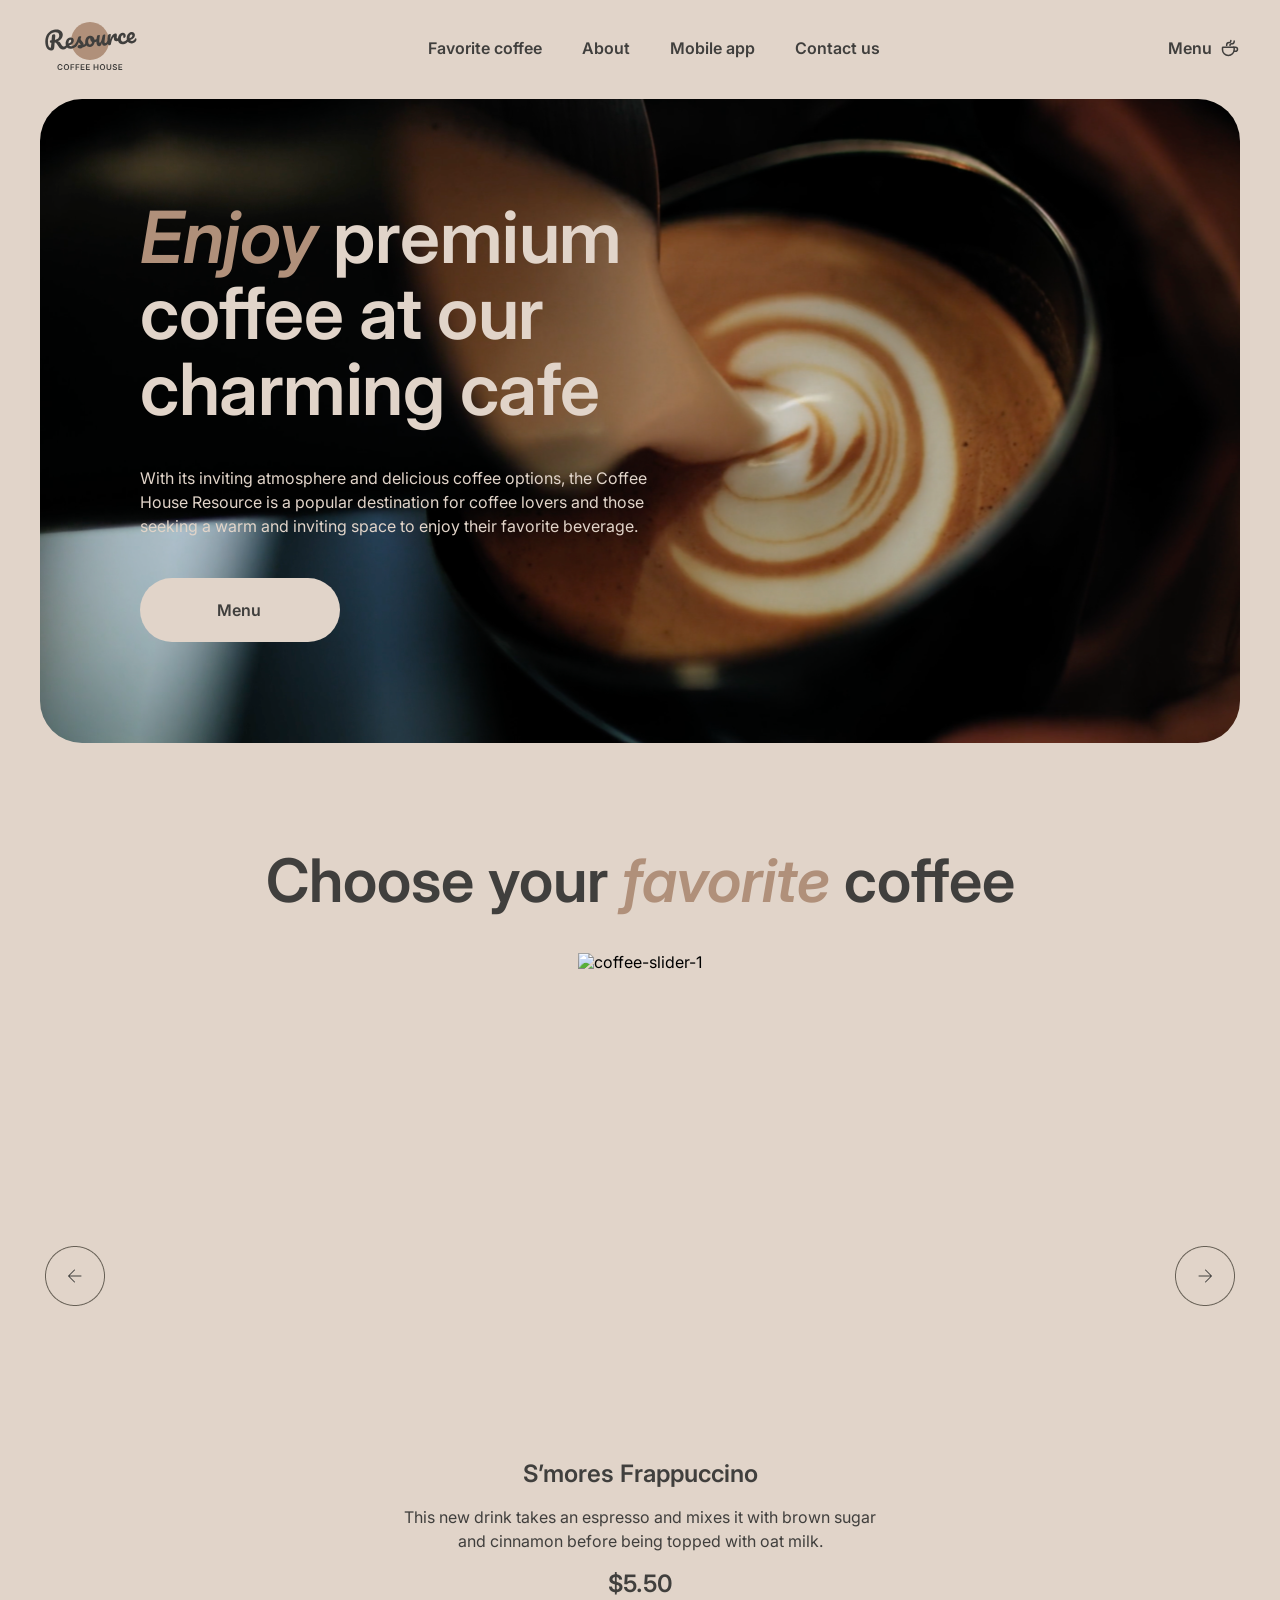
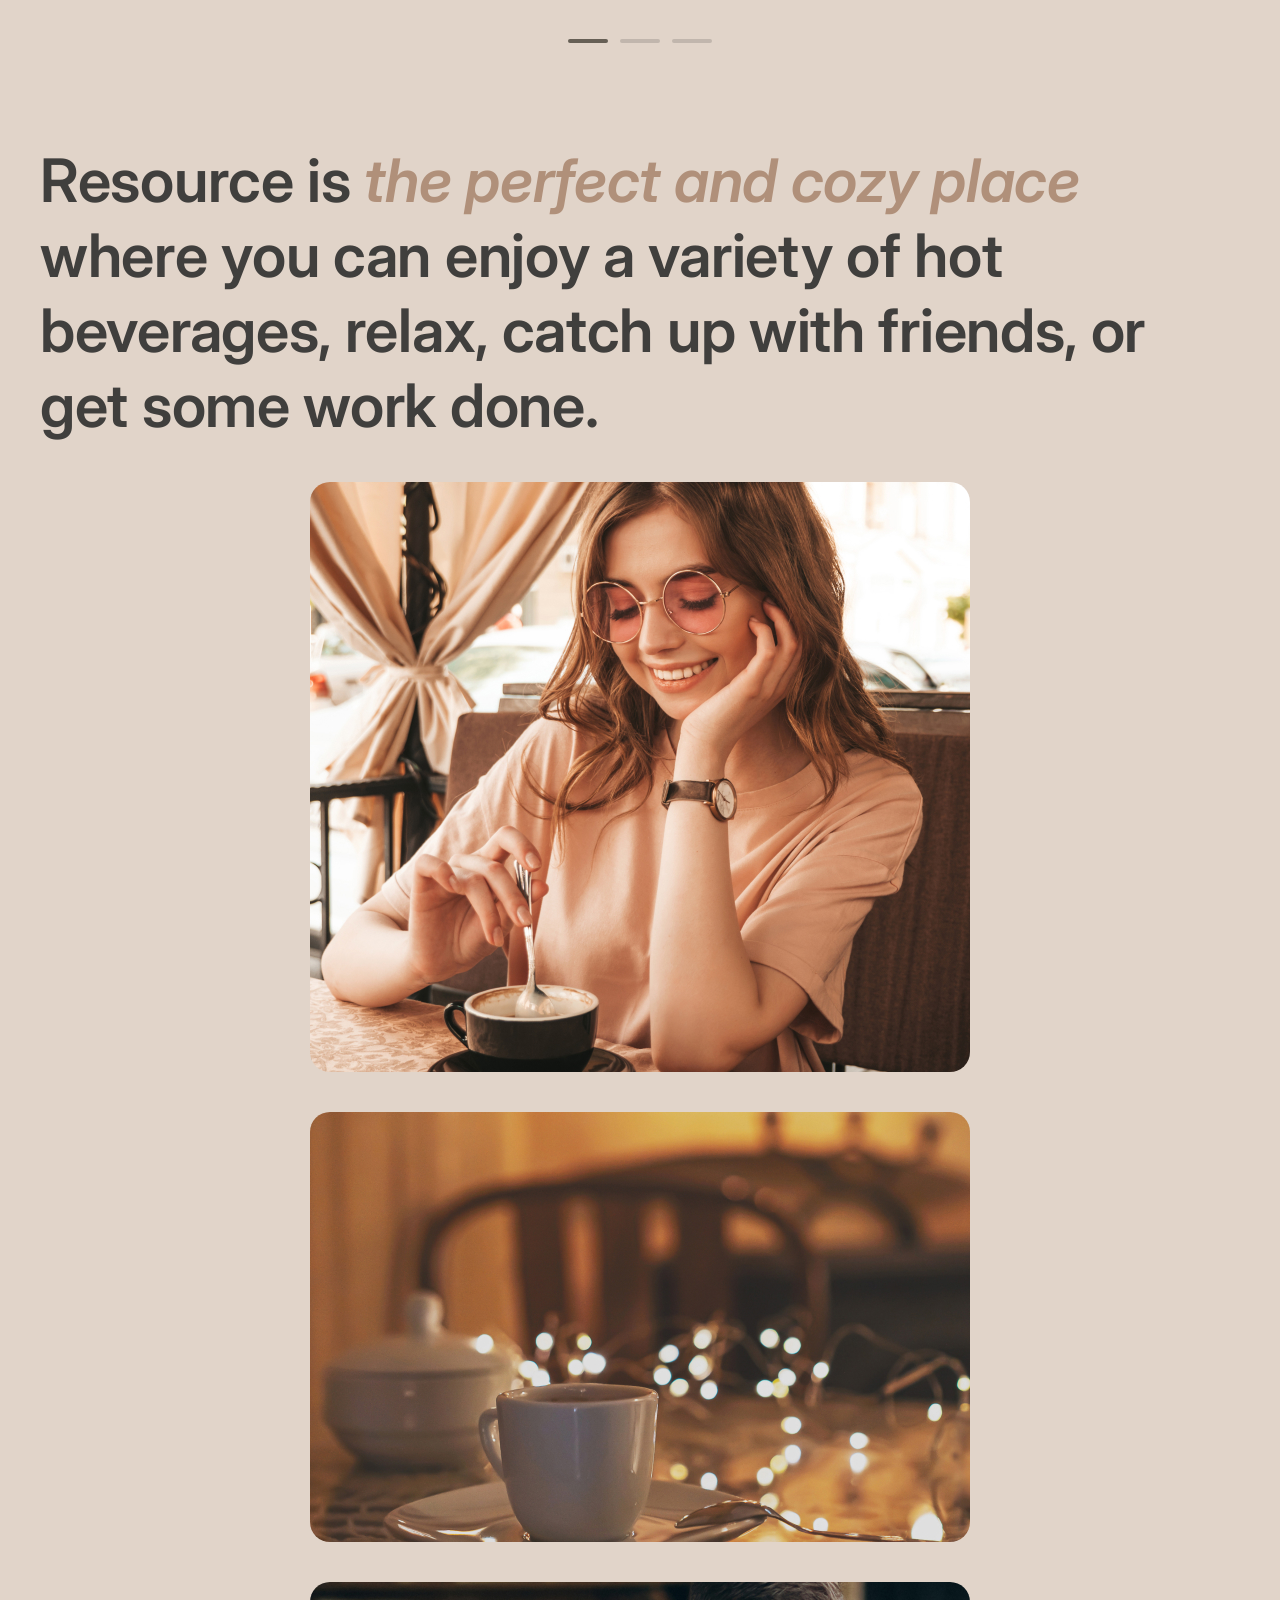
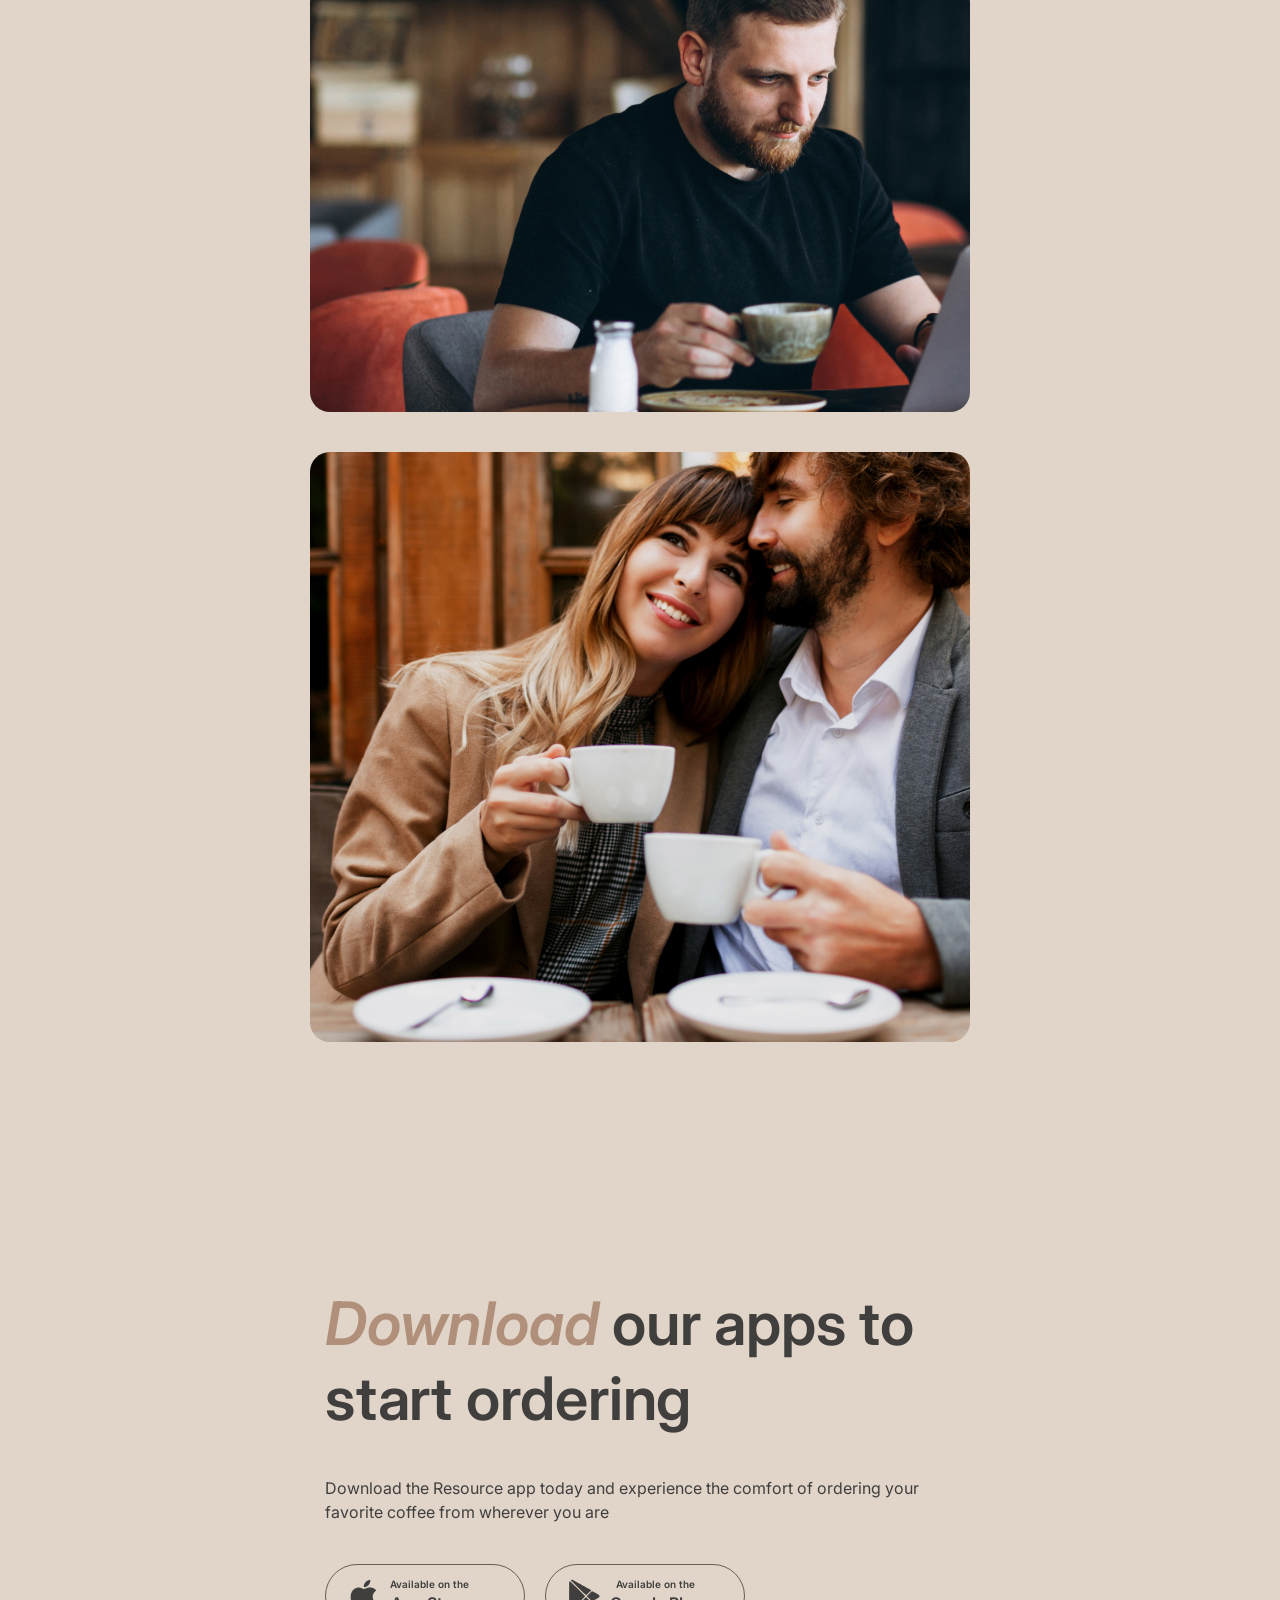
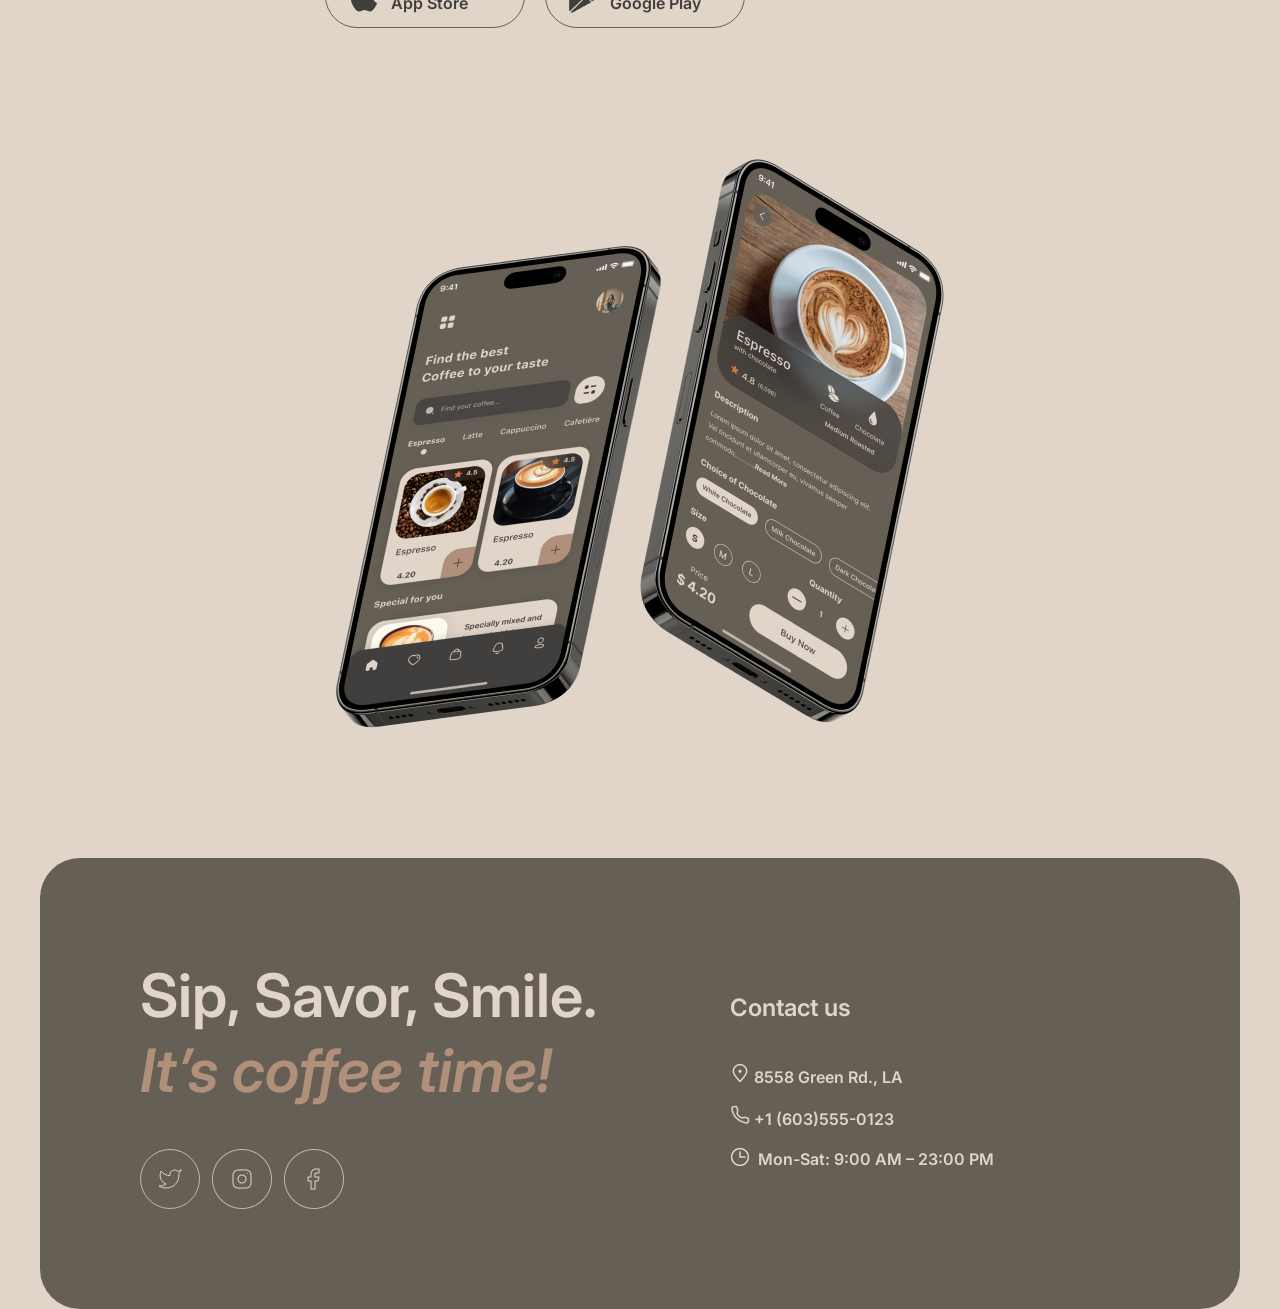
==== coffee-house/index.html @ aef07fb9 "fix: delete tag main in index.html" ====
<!DOCTYPE html>
<html lang="en">

<head>
    <meta charset="UTF-8">
    <meta name="viewport" content="width=device-width, initial-scale=1.0">
    <link rel="stylesheet" type="text/css" href="index.css">
    <link rel="icon" type="image/x-icon" href="./assets/img/favicon.ico">
    <link type="text/css" rel="stylesheet" href="normalize.css" />
    <link href="https://fonts.googleapis.com/css2?family=Forum&family=Inter:wght@400;700&display=swap" rel="stylesheet">
    <title>Coffee-House</title>
</head>

<body>
    <div class="wrapper">
        <header class="header">

            <div class="logo">
                <img src="./assets/img/logo.svg" alt="logo" class="imgLogo">
            </div>
            <nav>
                <ul>
                    <li><a href="#favoriteCoffee">Favorite coffee</a></li>
                    <li><a href="#about">About</a></li>
                    <li><a href="#mobileApp">Mobile app</a></li>
                    <li><a href="#contactUs">Contact us</a></li>
                </ul>
            </nav>
            <div class="coffeeMenu">

                <a href="./menu/index.html">Menu</a>
                <img src="./assets/img/coffee-cup.svg" alt="coffeeMenu">
            </div>
            <div class="burger">
                <img src="./assets/img/button-icon-burger.png" alt="burgerMenu">
            </div>

        </header>
             <div class="welcom">
                <div class="welcomText">
                    <h2><i>Enjoy</i> premium coffee at our charming cafe</h2>
                    <p>With its inviting atmosphere and delicious coffee options, the Coffee House Resource is a popular
                        destination for coffee lovers and those seeking a warm and inviting space to enjoy their
                        favorite beverage.</p>

                    <div class="btnMenu">
                        <a href="./menu/index.html" class="btnMenuText">Menu</a>
                        <img src="./assets/img/coffee-cup.svg" alt="coffeeMenu">
                    </div>

                </div>

            </div>
            <div class="favoriteCoffee" id="favoriteCoffee">
                <h3>Choose your <i>favorite</i> coffee</h3>
                <div class="slider">
                    <img src="./assets/img/button_right_arrow.png" alt="buttonLeftArrow" class="sliderLeft">
                    <div class="slides">
                        <img src="./assets/img/coffee-slider-1.svg" alt="coffee-slider-1">
                        <h4>S’mores Frappuccino</h4>
                        <p class="sliderText">This new drink takes an espresso and mixes it with brown sugar and
                            cinnamon before being topped with oat milk.</p>
                        <h4>$5.50</h4>
                    </div>
                    <img src="./assets/img/button_right_arrow.png" alt="buttonRightArrow" class="sliderRight">
                </div>
                <div class="carousel">
                    <div class="btnCarousel active"></div>
                    <div class="btnCarousel"></div>
                    <div class="btnCarousel"></div>
                </div>
            </div>
            <div class="about" id="about">
                <h3 class="aboutHead">Resource is <i>the perfect and cozy place</i> where you can enjoy a variety of hot
                    beverages, relax, catch up with friends, or get some work done.</h3>
                <div class="aboutImages">
                    <div class="aboutImages1">
                        <div class="aboutImg image1"></div>
                        <div class="aboutImg image2"></div>
                    </div>
                    <div class="aboutImages2">
                        <div class="aboutImg image3"></div>
                        <div class="aboutImg image4"></div>
                    </div>
                </div>
            </div>
            <div class="mobileApp" id="mobileApp">
                <div class="mobileAppText">
                    <h3 class="mobileAppHead"><i>Download</i> our apps to start ordering</h3>
                    <p class="AppText">Download the Resource app today and experience the comfort of ordering your
                        favorite coffee from
                        wherever you are</p>
                    <div class="mobileAppBtn">
                        <div class="btnApple">
                            <img src="./assets/img/icon_apple.png" alt="apple icon">
                            <p class="buttonText">Available on the<br> <b>App Store</b></p>
                        </div>
                        <div class="btnApple">
                            <img src="./assets/img/icon_google.png" alt="google icon">
                            <p class="buttonText">Available on the<br> <b>Google Play</b></p>
                        </div>
                    </div>
                </div>
                <div class="mobileAppScreen">
                    <img src="./assets/img/mobile-screens.png" alt="mobile screens">
                </div>
            </div>
            <div class="contactUs" id="contactUs">
                <div class="offer">
                    <div class="offerHead">
                        <h1 class="textH1">Sip, Savor, Smile.<br><i>It’s coffee time!</i></h1>
                    </div>
                    <div class="socialMedia">
                        <ul class="socialMediaS">
                            <li class="twitterIcon">
                                <a href="https://twitter.com/" target="_blank">
                                    <img src="./assets/img/twitter-icon-light.svg" alt="twitter"></a>
                            </li>
                            <li class="instagramIcon">
                                <a href="https://www.instagram.com/" target="_blank">
                                    <img src="./assets/img/instagram-icon-light.png" alt="instagram">
                                </a>
                            </li>
                            <li class="facebookIcon">
                                <a href="https://www.facebook.com/" target="_blank">
                                    <img src="./assets/img/facebook-icon-light.png" alt="facebook">
                                </a>
                            </li>
                        </ul>

                    </div>
                </div>

                <div class="contactInfo">
                    <div class="contactInfoHead">Contact us</div>
                    <div class="contactInfoBody">
                        <p class="contactInfoAddres">
                            <img src="./assets/img/pin-alt.png" alt="maps">
                            <a href="https://maps.app.goo.gl/DtA5fpxb3TeyY89q7" target="_blank">8558 Green Rd., LA</a>
                        </p>
                        <p class="contactInfoTel">
                            <img src="./assets/img/phone.png" alt="phone">
                            <a href="tel:1(603)5550123" type="text/html" target="_blank">+1 (603)555-0123</a>
                        </p>
                        <div class="jobTime">
                            <img src="./assets/img/clock.png" alt="clock">
                            <p>Mon-Sat: 9:00 AM – 23:00 PM</p>
                        </div>
                    </div>
                </div>
            </div>
        </div>
    
    </div>

</body>

</html>
---- coffee-house/index.css ----
html,
body {
  overflow-x: hidden;
}

html {
  scroll-behavior: smooth;
}

body {
  background-color: #E1D4C9;
  font-family: Inter, serif;
  display: flex;
  justify-content: center;
}

.wrapper {
  max-width: 1360px;
  margin: 0 40px;
}

/*header css*/ 
.header {
  display: flex;
  justify-content: space-between;
  align-items: center;
  margin: 16px 0 20px 0;
}

nav ul {
  display: flex;
  gap: 40px;
  padding-left: 0px;
}
nav ul li {
  list-style: none;
}
nav ul li a {
  text-decoration: none;
  color: #403F3D;
  font-size: 16px;
  font-style: normal;
  font-weight: 600;
  line-height: 150%;
  cursor: pointer;
}
nav ul li :hover {
  -webkit-text-decoration: underline 2px;
          text-decoration: underline 2px;
  transition-duration: 0.4s;
}

.burger {
  display: none;
}

.coffeeMenu {
  display: flex;
  gap: 8px;
}
.coffeeMenu a {
  text-decoration: none;
  cursor: pointer;
  color: #403F3D;
  font-feature-settings: "clig" off, "liga" off;
  font-family: Inter, serif;
  font-size: 16px;
  font-style: normal;
  font-weight: 600;
  line-height: 150%;
}
.coffeeMenu :hover {
  -webkit-text-decoration: underline 2px;
          text-decoration: underline 2px;
  transition-duration: 0.4s;
}

/*welcom css*/
.welcom {
  background-image: url(./assets/img/img-hero.svg);
  border-radius: 42px;
  height: 644px;
  background-size: cover;
  width: inherit;
}

i {
  color: #B0907A;
}

h2 {
  color: #E1D4C9;
  font-feature-settings: "clig" off, "liga" off;
  font-family: Inter, serif;
  font-size: 72px;
  font-weight: 600;
  line-height: 105%;
  margin: 0;
  letter-spacing: -0.5px;
}

.welcomText {
  height: 444px;
  max-width: 530px;
  display: flex;
  margin: 100px 0 0 100px;
  flex-direction: column;
  gap: 40px;
  position: absolute;
}

p {
  color: #E1D4C9;
  font-feature-settings: "clig" off, "liga" off;
  font-family: Inter, serif;
  font-size: 16px;
  font-style: normal;
  font-weight: 400;
  line-height: 150%;
  margin: 0;
}

.btnMenu {
  background-color: #E1D4C9;
  width: 200px;
  height: 64px;
  border-radius: 50px;
  border: 0px;
  cursor: pointer;
  transition-duration: 0.4s;
  display: flex;
  gap: 8px;
  justify-content: center;
  align-items: center;
  text-decoration: none;
}
.btnMenu img {
  opacity: 0;
  transition-duration: 1s;
}
.btnMenu .btnMenuText {
  padding-left: 25px;
  text-decoration: none;
}
.btnMenu:hover img {
  opacity: 1;
}
.btnMenu:hover .btnMenuText {
  padding-left: 0px;
}

.btnMenuText {
  color: #403F3D;
  text-align: center;
  font-feature-settings: "clig" off, "liga" off;
  font-family: Inter, serif;
  font-size: 16px;
  font-style: normal;
  font-weight: 600;
  line-height: 150%;
  text-decoration: none;
  transition-duration: 0.5s;
  /*favorite coffee css*/
}

h3 {
  color: #403F3D;
  text-align: center;
  font-feature-settings: "clig" off, "liga" off;
  font-family: Inter, serif;
  font-size: 60px;
  font-style: normal;
  font-weight: 600;
  line-height: 125%;
  margin: 100px 0 35px 0;
}

h4 {
  color: #403F3D;
  font-feature-settings: "clig" off, "liga" off;
  font-family: Inter, serif;
  font-size: 24px;
  font-style: normal;
  font-weight: 600;
  line-height: 125%;
  margin-top: 0px;
  margin-bottom: 0px;
}

.slider {
  display: flex;
  justify-content: space-between;
  align-items: center;
}

.sliderLeft {
  rotate: 180deg;
  width: 60px;
  height: 60px;
  padding-top: 0px;
  padding-right: 5px;
  transition-duration: 0.4s;
  cursor: pointer;
}
.sliderLeft:hover {
  background: #665F55;
  border-radius: 50px;
  color: #E1D4C9;
}

.sliderRight {
  width: 60px;
  height: 60px;
  padding-bottom: 0px;
  padding-right: 5px;
  transition-duration: 0.4s;
  cursor: pointer;
}
.sliderRight:hover {
  background: #665F55;
  border-radius: 50px;
  color: #E1D4C9;
}

.favoriteCoffee {
  display: flex;
  flex-direction: column;
}

.slides {
  display: flex;
  flex-direction: column;
  justify-content: center;
  align-items: center;
  max-width: 480px;
  gap: 16px;
}
.slides img {
  height: 480px;
  max-width: 480px;
  margin-bottom: 10px;
}

.sliderText {
  color: #403F3D;
  text-align: center;
  font-feature-settings: "clig" off, "liga" off;
  font-family: Inter, serif;
  font-size: 16px;
  font-style: normal;
  font-weight: 400;
  line-height: 150%;
  margin-bottom: 0px;
}

hr {
  width: 40px;
  height: 10px;
  border-radius: 100px;
  background: #C1B6AD;
}

.btnCarousel {
  width: 40px;
  height: 4px;
  border-radius: 100px;
  background: #C1B6AD;
}

.active {
  background: #665F55;
}

.carousel {
  display: flex;
  justify-content: center;
  gap: 12px;
  margin-top: 40px;
}

/* about css*/
.aboutHead {
  text-align: left;
  letter-spacing: -0.3px;
  margin-bottom: 39px;
}

.aboutImages {
  display: flex;
  gap: 40px;
  flex-wrap: wrap;
  justify-content: center;
}

.aboutImages1 {
  display: flex;
  gap: 40px;
  flex-direction: column;
}

.aboutImages2 {
  display: flex;
  gap: 40px;
  flex-direction: column;
}

.aboutImg {
  width: 660px;
  height: 590px;
  border-radius: 20px;
}

.image1 {
  background-image: url(./assets/img/about-1.jpg);
  background-position: -33px -68px;
  background-repeat: no-repeat;
}

.image2 {
  background-image: url(./assets/img/about-2.jpg);
  height: 430px;
  background-position: -33px -148px;
}

.image3 {
  background-image: url(./assets/img/about-3.jpg);
  height: 430px;
  background-position: -33px -148px;
}

.image4 {
  background-image: url(./assets/img/about-4.jpg);
  background-position: -33px -68px;
  background-repeat: no-repeat;
}

/*css mobile app*/
.mobileApp {
  display: flex;
  flex-direction: row;
  gap: 100px;
  margin: 100px 0 0 0;
  flex-wrap: wrap;
  justify-content: center;
}

.mobileAppText {
  display: flex;
  flex-direction: column;
  gap: 40px;
  max-width: 630px;
}

.mobileAppHead {
  text-align: left;
  padding-top: 44px;
  letter-spacing: -0.2px;
  margin-bottom: 0px;
}

.AppText {
  color: #403F3D;
  font-feature-settings: "clig" off, "liga" off;
  font-family: Inter, serif;
  font-size: 16px;
  font-style: normal;
  font-weight: 400;
  line-height: 150%;
}

.btnApple,
.btnGoogle {
  display: flex;
  flex-direction: row;
  width: 158px;
  padding: 12px 20px;
  align-items: center;
  gap: 8px;
  border-radius: 100px;
  border: 1px solid #665F55;
  cursor: pointer;
  transition-duration: 0.4s;
}

.mobileAppBtn div:hover {
  background: #665F55;
}
.mobileAppBtn div:hover .buttonText {
  color: #E1D4C9;
}
.buttonText {
  color: #403F3D;
  text-align: center;
  font-feature-settings: "clig" off, "liga" off;
  font-family: Inter, serif;
  font-size: 10px;
  font-style: normal;
  font-weight: 600;
  line-height: 140%;
  transition-duration: 0.4s;
}
.buttonText b {
  font-size: 16px;
  font-style: normal;
  font-weight: 600;
  line-height: 150%;
}

.mobileAppBtn {
  display: flex;
  gap: 20px;
}

/* css contact Us*/
.contactUs {
  display: flex;
  flex-direction: row;
  gap: 100px;
  background: #665F55;
  border-radius: 40px;
  margin: 96px 0 0 0;
}

.offer {
  padding: 100px 0 81px 100px;
  max-width: 530px;
}

.contactInfo {
  max-width: 530px;
  padding: 135px 100px 81px 33px;
  display: flex;
  flex-direction: column;
  align-items: flex-start;
  gap: 40px;
}

.offerHead {
  color: #E1D4C9;
  font-feature-settings: "clig" off, "liga" off;
  font-family: Inter, serif;
  font-size: 30px;
  font-style: normal;
  font-weight: 600;
  line-height: 35%;
}
.offerHead i {
  font-size: 60px;
}
.offerHead h1 {
  margin: 0px 0 40px 0;
}

.socialMediaS {
  display: flex;
  flex-direction: row;
  align-items: flex-start;
  gap: 12px;
  padding-left: 0px;
}
.socialMediaS li {
  list-style: none;
}

.twitterIcon:hover {
  background: #E1D4C9;
  color: #403F3D;
  border-radius: 100px;
  transition-duration: 1s;
  background-image: url(./assets/img/twitter-icon-light.jpg);
}

.instagramIcon:hover {
  background: #E1D4C9;
  color: #403F3D;
  border-radius: 100px;
  transition-duration: 1s;
  background-image: url(./assets/img/instagram-icon-light.jpg);
}

.facebookIcon:hover {
  background: #E1D4C9;
  color: #403F3D;
  border-radius: 100px;
  transition-duration: 1s;
  background-image: url(./assets/img/facebook-icon-light.jpg);
}

.socialMedia {
  margin: 41px 0 0 0;
}

.contactInfoHead {
  color: #E1D4C9;
  font-feature-settings: "clig" off, "liga" off;
  font-family: Inter, serif;
  font-size: 24px;
  font-style: normal;
  font-weight: 600;
  line-height: 125%;
}

.contactInfoBody {
  display: flex;
  flex-direction: column;
  align-items: flex-start;
  gap: 16px;
}

.contactInfoAddres a {
  text-decoration: none;
  color: #E1D4C9;
  font-feature-settings: "clig" off, "liga" off;
  font-family: Inter, serif;
  font-size: 16px;
  font-style: normal;
  font-weight: 600;
  line-height: 150%;
  transition-duration: 0.4s;
}
.contactInfoAddres a:hover {
  -webkit-text-decoration: underline 2px;
          text-decoration: underline 2px;
  transition-duration: 0.4s;
}

.contactInfoTel a {
  text-decoration: none;
  color: #E1D4C9;
  font-feature-settings: "clig" off, "liga" off;
  font-family: Inter, serif;
  font-size: 16px;
  font-style: normal;
  font-weight: 600;
  line-height: 150%;
}
.contactInfoTel a:hover {
  -webkit-text-decoration: underline 2px;
          text-decoration: underline 2px;
  transition-duration: 0.4s;
}

.jobTime {
  display: flex;
  gap: 8px;
}
.jobTime p {
  color: #E1D4C9;
  font-feature-settings: "clig" off, "liga" off;
  font-family: Inter, serif;
  font-size: 16px;
  font-style: normal;
  font-weight: 600;
  line-height: 150%;
}
.jobTime img {
  height: 20px;
  width: 20px;
}
.jobTime:hover {
  -webkit-text-decoration: underline 2px;
          text-decoration: underline 2px;
  transition-duration: 0.4s;
}

.h1 {
  font-size: 1em;
  margin: 0;
}

/*css menu*/
.menu {
  display: flex;
  flex-direction: column;
  gap: 39px;
  justify-content: center;
  align-items: center;
}

.menuH3 {
  margin: 0;
  max-width: 800px;
}

.coffeeTab {
  display: flex;
  border-radius: 100px;
  background: #665F55;
  padding: 8px 16px 8px 8px;
  gap: 8px;
}
.coffeeTab img {
  padding: 3px 7px;
  justify-content: center;
  align-items: center;
  border-radius: 100px;
  background: #E1D4C9;
  width: 16px;
  height: 24px;
}
.coffeeTab p {
  color: #E1D4C9;
  font-feature-settings: "clig" off, "liga" off;
  font-family: Inter, serif;
  font-size: 16px;
  font-style: normal;
  font-weight: 600;
  line-height: 150%;
  padding-top: 3px;
}

.teaTab {
  display: flex;
  border-radius: 100px;
  border: 1px solid #C1B6AD;
  padding: 8px 16px 8px 8px;
  gap: 8px;
  cursor: pointer;
}
.teaTab img {
  padding: 3px 7px;
  justify-content: center;
  align-items: center;
  border-radius: 100px;
  background: #C1B6AD;
  width: 16px;
  height: 24px;
}
.teaTab p {
  color: #403F3D;
  font-feature-settings: "clig" off, "liga" off;
  font-family: Inter, serif;
  font-size: 16px;
  font-style: normal;
  font-weight: 600;
  line-height: 150%;
  padding-top: 3px;
}
.teaTab:hover {
  background: #665F55;
}
.teaTab:hover p {
  color: #E1D4C9;
}

.menuTab {
  display: flex;
  flex-direction: row;
  justify-content: center;
  align-items: center;
  gap: 16px;
}

.dessertTab {
  display: flex;
  border-radius: 100px;
  border: 1px solid #C1B6AD;
  padding: 8px 16px 8px 8px;
  gap: 8px;
  cursor: pointer;
}
.dessertTab img {
  padding: 3px 7px;
  justify-content: center;
  align-items: center;
  border-radius: 100px;
  background: #C1B6AD;
  width: 16px;
  height: 24px;
}
.dessertTab p {
  color: #403F3D;
  font-feature-settings: "clig" off, "liga" off;
  font-family: Inter, serif;
  font-size: 16px;
  font-style: normal;
  font-weight: 600;
  line-height: 150%;
  padding-top: 3px;
}
.dessertTab:hover {
  background: #665F55;
}
.dessertTab:hover p {
  color: #E1D4C9;
}

.menuCards {
  display: flex;
  gap: 37px;
  flex-wrap: wrap;
  justify-content: center;
}

.cards {
  border-radius: 40px;
  border: 1px solid #C1B6AD;
  max-width: 310px;
}
.cards img {
  border-radius: 40px;
  max-width: 310px;
}

.cardsText {
  display: flex;
  flex-direction: column;
  justify-content: flex-start;
  padding: 16px 20px 20px 20px;
  gap: 12px;
}

.cardText {
  color: #403F3D;
  font-feature-settings: "clig" off, "liga" off;
  font-family: Inter, serif;
  font-size: 16px;
  font-style: normal;
  font-weight: 400;
  line-height: 150%;
  height: 72px;
}

.refresh {
  display: none;
}

.textH1 {
  font-size: 60px;
  font-style: normal;
  font-weight: 600;
  line-height: 125%;
  margin: 0;
}

/*768px*/
@media screen and (max-width: 800px) {
  .wrapper {
    max-width: 688px;
    margin: 0 40px 0 40px;
  }
  nav,
  .coffeeMenu {
    display: none;
  }
  .burger {
    display: inline-block;
    cursor: pointer;
  }
  .header {
    margin: 20px 0 17px 0;
  }
  .welcomText {
    margin: 0;
    max-width: 568px;
  }
  .welcom {
    display: flex;
    justify-content: center;
    align-items: center;
    background-position: -375px -6px;
  }
  .btnMenu img {
    opacity: 1;
  }
  .btnMenu img {
    opacity: 1;
  }
  .btnMenu .btnMenuText {
    padding-left: 0px;
  }
  .aboutImg {
    max-width: 688px;
    border-radius: 20px;
  }
  .image1,
  .image4 {
    background-position: -17px -66px;
    width: inherit;
    background-size: 105%;
    background-repeat: no-repeat;
  }
  .image2,
  .image3 {
    display: none;
  }
  .aboutImages {
    display: flex;
    flex-direction: column;
  }
  .mobileApp {
    display: flex;
    flex-direction: column;
    gap: 100px;
    margin: 0;
  }
  .mobileAppHead {
    padding: 0;
    text-align: left;
  }
  .mobileAppScreen {
    display: flex;
    justify-content: center;
  }
  .contactUs {
    display: flex;
    flex-direction: column;
    padding: 0;
    margin: 100px 0 0 0;
    gap: 84px;
  }
  .offer {
    padding: 100px 0 0 60px;
    text-align: left;
    max-width: 568px;
  }
  .contactInfo {
    max-width: 568px;
    padding: 0 0 107px 60px;
  }
  .menuCards {
    display: flex;
    flex-flow: wrap;
    gap: 36px;
    padding: 0 14px;
  }
  .menuCards .off {
    display: none;
  }
  .reload {
    width: 60px;
    height: 60px;
    border-radius: 100px;
    border: 1px solid #665F55;
    display: flex;
    justify-content: center;
    align-items: center;
    cursor: pointer;
  }
  .reload:hover {
    background-color: #665F55;
    transition: 0.5s;
  }
  .reload:hover svg path {
    stroke: #E1D4C9;
    transition: 0.5s;
  }
  .refresh {
    display: flex;
    justify-content: center;
  }
  .textH1 {
    font-size: 60px;
    font-style: normal;
    font-weight: 600;
    line-height: 125%;
    margin: 0;
  }
  .offerHead h1 {
    margin: 0;
  }
}
/*380px*/
@media screen and (max-width: 650px) {
  .welcomText {
    max-width: 316px;
    padding: 9px 0 0 0;
  }
  h2 {
    font-size: 42px;
    font-style: normal;
    font-weight: 600;
    line-height: 115%;
  }
  .welcom {
    height: 552px;
  }
  h3 {
    font-size: 32px;
    font-style: normal;
    font-weight: 600;
    line-height: 125%;
    margin-bottom: 40px;
  }
  .sliderLeft,
  .sliderRight {
    display: none;
  }
  .slides {
    gap: 16px;
  }
  .slides img {
    max-width: 348px;
    max-height: 348px;
    margin-bottom: 5px;
  }
  .mobileAppBtn {
    flex-direction: column;
  }
  .mobileAppScreen img {
    max-width: 348px;
  }
  .mobileApp {
    gap: 40px;
  }
  .image1,
  .image4 {
    max-width: 668px;
    max-height: 450px;
    background-position: -190px -68px;
    width: inherit;
    background-size: 150%;
    background-repeat: no-repeat;
  }
}
@media screen and (max-width: 400px) {
  .wrapper {
    max-width: 346px;
    margin: 0 16px;
  }
  .welcomText {
    max-width: 316px;
    padding: 9px 0 0 0;
  }
  h2 {
    font-size: 42px;
    font-style: normal;
    font-weight: 600;
    line-height: 115%;
  }
  .welcom {
    height: 552px;
  }
  h3 {
    font-size: 32px;
    font-style: normal;
    font-weight: 600;
    line-height: 125%;
    margin-bottom: 40px;
  }
  .sliderLeft,
  .sliderRight {
    display: none;
  }
  .slides {
    gap: 16px;
  }
  .slides img {
    max-width: 348px;
    max-height: 348px;
    margin-bottom: 5px;
  }
  .aboutImg {
    max-width: 348px;
    max-height: 590px;
  }
  .image1,
  .image4 {
    max-width: 348px;
    max-height: 590px;
    background-position: -190px -68px;
    width: inherit;
    background-size: 210%;
    background-repeat: no-repeat;
  }
  .mobileAppBtn {
    flex-direction: column;
  }
  .mobileAppScreen img {
    max-width: 348px;
  }
  .mobileApp {
    gap: 40px;
  }
  .textH1 {
    font-size: 32px;
    font-style: normal;
    font-weight: 600;
    line-height: 125%;
    margin: 0;
  }
  .offerHead i {
    font-size: 32px;
  }
  .offerHead h1 {
    margin: 62px 0 0 0;
  }
  .offer {
    max-width: 316px;
    display: flex;
    flex-direction: column;
    justify-content: center;
    align-items: flex-start;
    padding: 0 0 0 10px;
  }
  .socialMedia {
    margin: 22px 0 0 0;
  }
  .contactInfo {
    max-width: 316px;
    padding: 0 0 66px 10px;
  }
  .contactUs {
    gap: 22px;
  }
  .menuTab {
    gap: 8px;
  }
  .menuCards {
    gap: 38px;
  }
}/*# sourceMappingURL=index.css.map */
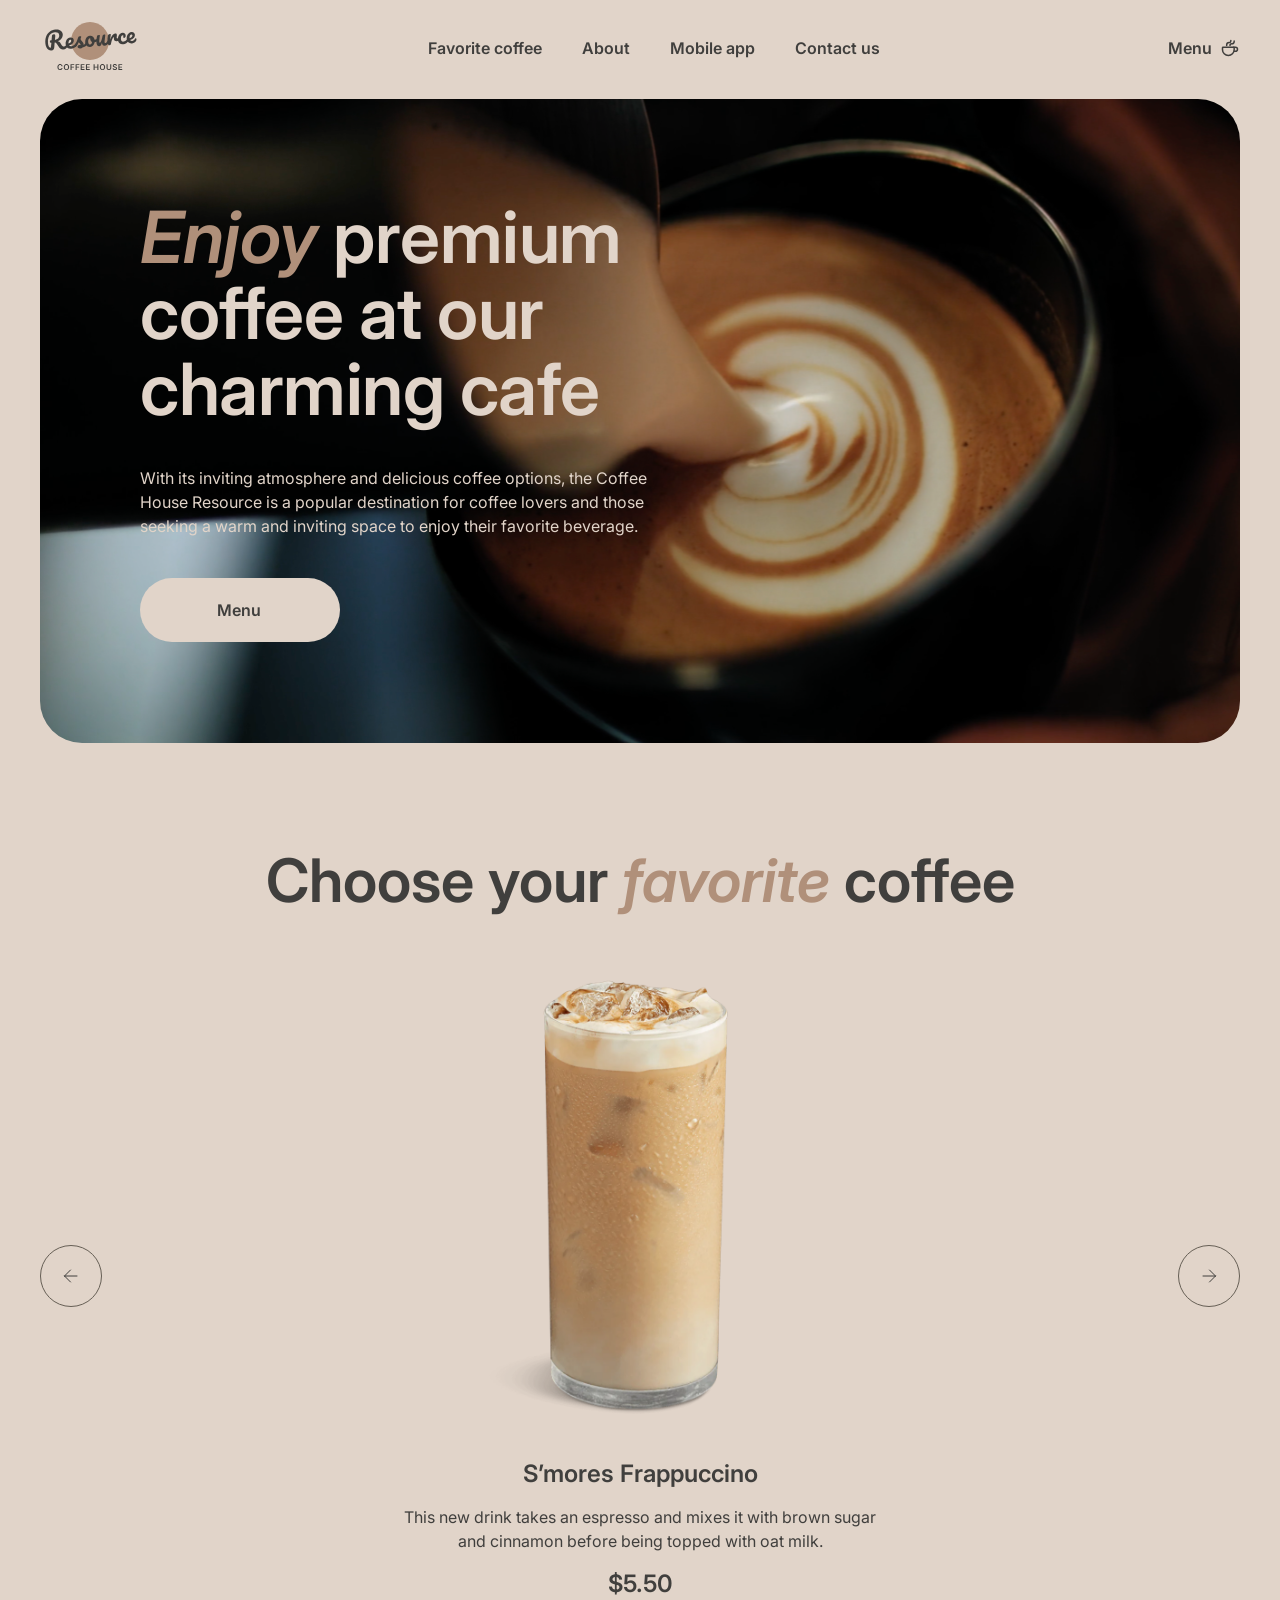
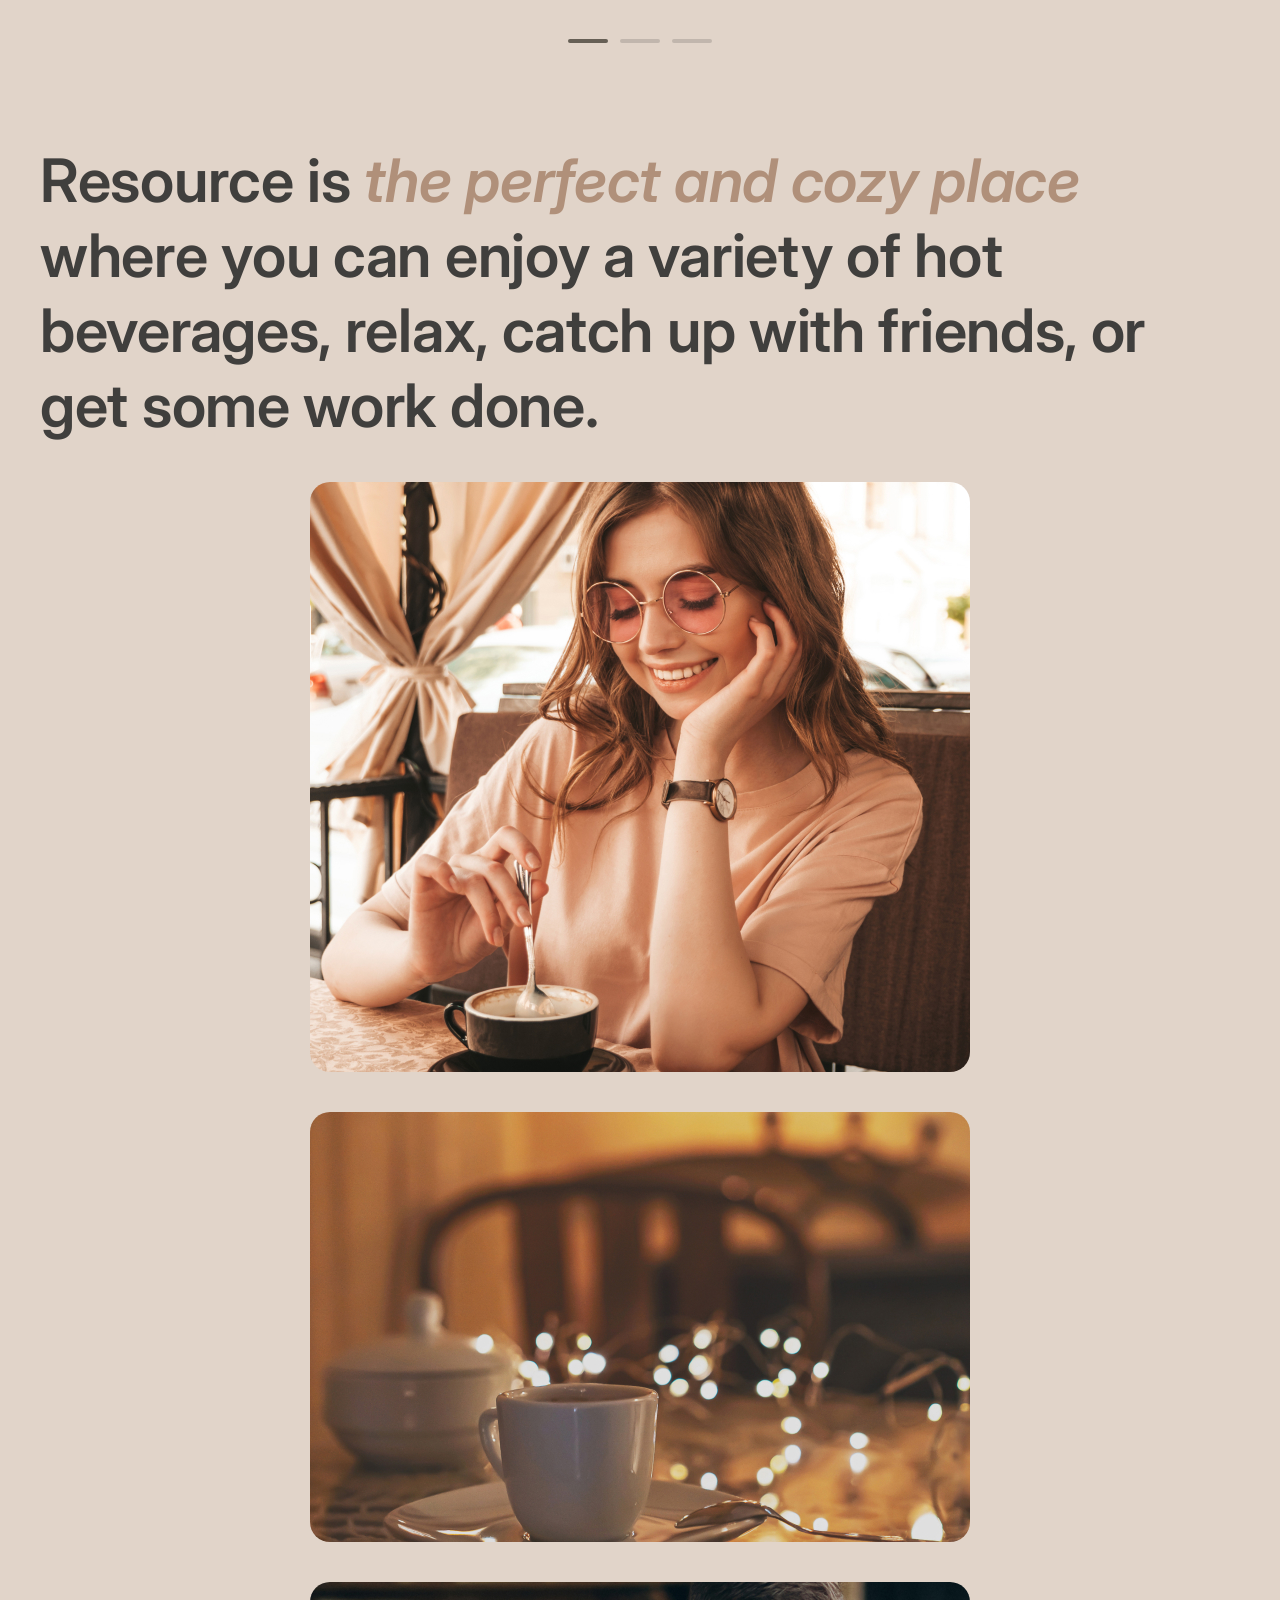
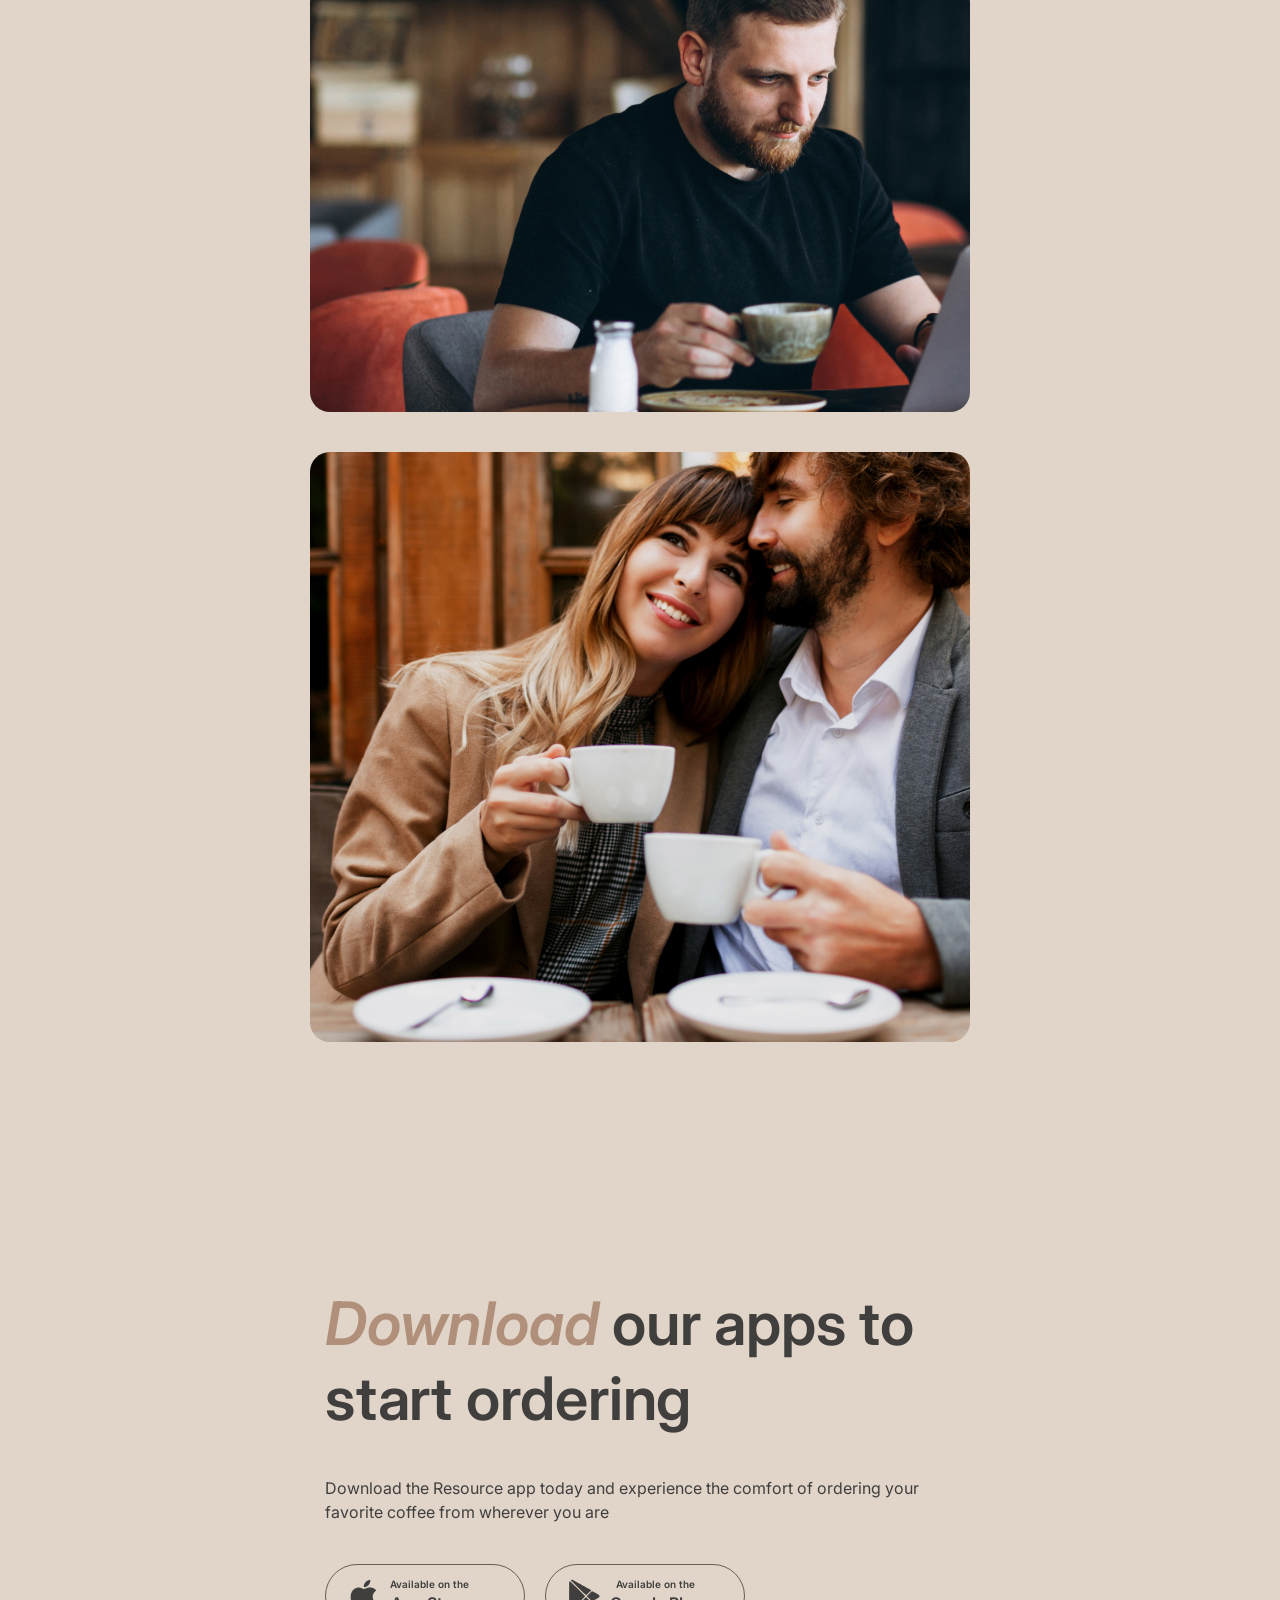
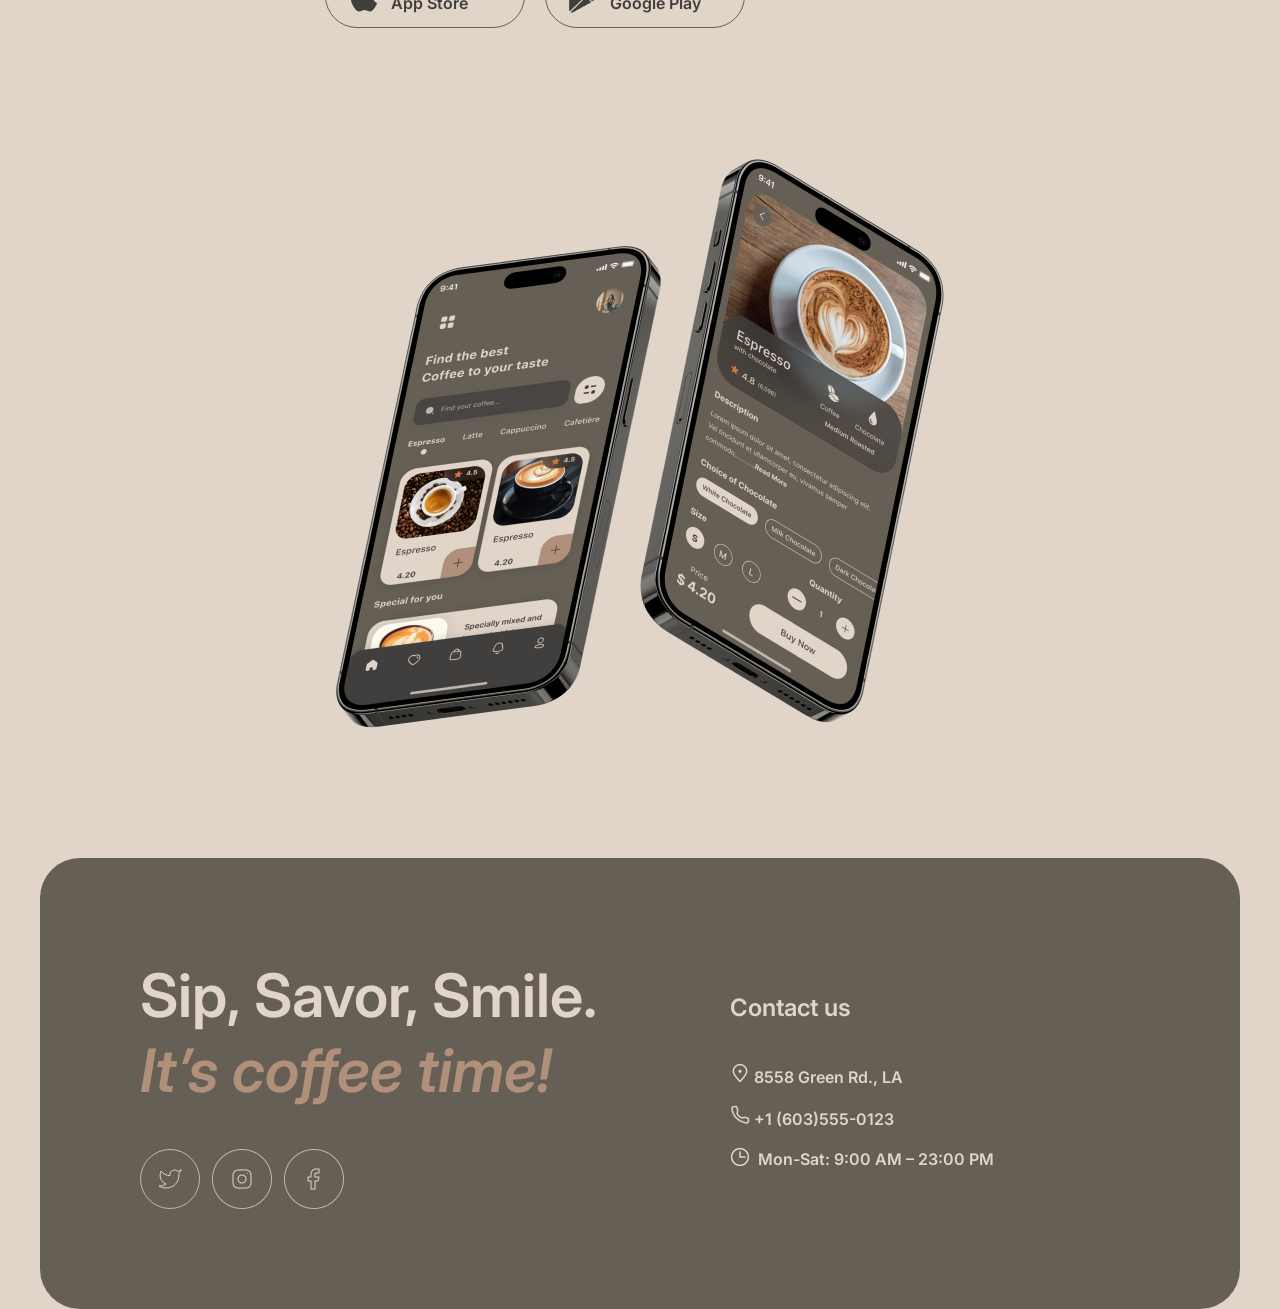
==== commit 8bf56c8a: "feat: add slider" ====
--- a/coffee-house/index.html
+++ b/coffee-house/index.html
@@ -32,126 +32,182 @@
                 <img src="./assets/img/coffee-cup.svg" alt="coffeeMenu">
             </div>
             <div class="burger">
-                <img src="./assets/img/button-icon-burger.png" alt="burgerMenu">
-            </div>
-
+                <div class="twoLine">
+                    <svg width="18" height="2" viewBox="0 0 18 2" fill="none" xmlns="http://www.w3.org/2000/svg">
+                        <path d="M1 1H17" stroke="#403F3D" stroke-width="1.5" stroke-linecap="round"
+                            stroke-linejoin="round" />
+                    </svg>
+                    <svg width="18" height="2" viewBox="0 0 18 2" fill="none" xmlns="http://www.w3.org/2000/svg">
+                        <path d="M1 1H17" stroke="#403F3D" stroke-width="1.5" stroke-linecap="round"
+                            stroke-linejoin="round" />
+                    </svg>
+                    
+                </div>
+                <div class="closeBurger displaynone">
+                    <svg width="14" height="14" viewBox="0 0 14 14" fill="none" xmlns="http://www.w3.org/2000/svg">
+                        <path d="M1.34314 12.657L12.6568 1.34327" stroke="#403F3D" stroke-width="1.5"
+                            stroke-linecap="round" stroke-linejoin="round" />
+                    </svg>
+                    <svg width="14" height="14" viewBox="0 0 14 14" fill="none" xmlns="http://www.w3.org/2000/svg">
+                        <path d="M1.34314 1.34326L12.6568 12.657" stroke="#403F3D" stroke-width="1.5" stroke-linecap="round" stroke-linejoin="round"/>
+                      </svg>
+                </div>
+                
+            </div>
+            <div class="burgerMenuNav">
+                <ul>
+                    <li><a href="#favoriteCoffee">Favorite coffee</a></li>
+                    <li><a href="#about">About</a></li>
+                    <li><a href="#mobileApp">Mobile app</a></li>
+                    <li><a href="#contactUs">Contact us</a></li>
+                </ul>
+                <div class="coffeeMenuBurger">
+
+                    <a href="./menu/index.html">Menu</a>
+                    <img src="./assets/img/coffee-cup.svg" alt="coffeeMenu">
+                </div>
+            </div>
         </header>
-             <div class="welcom">
-                <div class="welcomText">
-                    <h2><i>Enjoy</i> premium coffee at our charming cafe</h2>
-                    <p>With its inviting atmosphere and delicious coffee options, the Coffee House Resource is a popular
-                        destination for coffee lovers and those seeking a warm and inviting space to enjoy their
-                        favorite beverage.</p>
-
-                    <div class="btnMenu">
-                        <a href="./menu/index.html" class="btnMenuText">Menu</a>
-                        <img src="./assets/img/coffee-cup.svg" alt="coffeeMenu">
+        <div class="welcom">
+            <div class="welcomText">
+                <h2><i>Enjoy</i> premium coffee at our charming cafe</h2>
+                <p>With its inviting atmosphere and delicious coffee options, the Coffee House Resource is a popular
+                    destination for coffee lovers and those seeking a warm and inviting space to enjoy their
+                    favorite beverage.</p>
+
+                <div class="btnMenu">
+                    <a href="./menu/index.html" class="btnMenuText">Menu</a>
+                    <img src="./assets/img/coffee-cup.svg" alt="coffeeMenu">
+                </div>
+
+            </div>
+
+        </div>
+        <div class="favoriteCoffee" id="favoriteCoffee">
+            <h3>Choose your <i>favorite</i> coffee</h3>
+            <div class="slider">
+                <div class="sliderLeft">
+                    <svg width="24" height="24" viewBox="0 0 24 24" fill="none" xmlns="http://www.w3.org/2000/svg">
+                    <path d="M6 12H18.5M18.5 12L12.5 6M18.5 12L12.5 18" stroke="#403F3D" stroke-linecap="round" stroke-linejoin="round"/>
+                    </svg> 
+                </div>
+
+                <div class="slides">
+                    <img src="./assets/img/coffee-slider-1.png" alt="coffee-slider-1">
+                    <h4>S’mores Frappuccino</h4>
+                    <p class="sliderText">This new drink takes an espresso and mixes it with brown sugar and
+                        cinnamon before being topped with oat milk.</p>
+                    <h4>$5.50</h4>
+                </div>
+                <div class="slides2 displaynone">
+                    <img src="./assets/img/coffee-slider-2.png" alt="coffee-slider-2">
+                    <h4>Caramel Macchiato</h4>
+                    <p class="sliderText">Fragrant and unique classic espresso with rich caramel-peanut syrup, with cream under whipped thick foam.</p>
+                    <h4>$5.00</h4>
+                </div>
+                <div class="slides3 displaynone">
+                    <img src="./assets/img/coffee-slider-3.png" alt="coffee-slider-3">
+                    <h4>Ice coffee</h4>
+                    <p class="sliderText">A popular summer drink that tones and invigorates. Prepared from coffee, milk and ice.</p>
+                    <h4>$4.50</h4>
+                </div>
+                <div class="sliderRight">
+                    <svg width="24" height="24" viewBox="0 0 24 24" fill="none" xmlns="http://www.w3.org/2000/svg">
+                    <path d="M6 12H18.5M18.5 12L12.5 6M18.5 12L12.5 18" stroke="#403F3D" stroke-linecap="round" stroke-linejoin="round"/>
+                    </svg> 
+                </div>
+                </div>
+            <div class="carousel">
+                <div class="btnCarousel active"></div>
+                <div class="btnCarousel2"></div>
+                <div class="btnCarousel3"></div>
+            </div>
+        </div>
+        <div class="about" id="about">
+            <h3 class="aboutHead">Resource is <i>the perfect and cozy place</i> where you can enjoy a variety of hot
+                beverages, relax, catch up with friends, or get some work done.</h3>
+            <div class="aboutImages">
+                <div class="aboutImages1">
+                    <div class="aboutImg image1"></div>
+                    <div class="aboutImg image2"></div>
+                </div>
+                <div class="aboutImages2">
+                    <div class="aboutImg image3"></div>
+                    <div class="aboutImg image4"></div>
+                </div>
+            </div>
+        </div>
+        <div class="mobileApp" id="mobileApp">
+            <div class="mobileAppText">
+                <h3 class="mobileAppHead"><i>Download</i> our apps to start ordering</h3>
+                <p class="AppText">Download the Resource app today and experience the comfort of ordering your
+                    favorite coffee from
+                    wherever you are</p>
+                <div class="mobileAppBtn">
+                    <div class="btnApple">
+                        <img src="./assets/img/icon_apple.png" alt="apple icon">
+                        <p class="buttonText">Available on the<br> <b>App Store</b></p>
                     </div>
-
-                </div>
-
-            </div>
-            <div class="favoriteCoffee" id="favoriteCoffee">
-                <h3>Choose your <i>favorite</i> coffee</h3>
-                <div class="slider">
-                    <img src="./assets/img/button_right_arrow.png" alt="buttonLeftArrow" class="sliderLeft">
-                    <div class="slides">
-                        <img src="./assets/img/coffee-slider-1.svg" alt="coffee-slider-1">
-                        <h4>S’mores Frappuccino</h4>
-                        <p class="sliderText">This new drink takes an espresso and mixes it with brown sugar and
-                            cinnamon before being topped with oat milk.</p>
-                        <h4>$5.50</h4>
+                    <div class="btnApple">
+                        <img src="./assets/img/icon_google.png" alt="google icon">
+                        <p class="buttonText">Available on the<br> <b>Google Play</b></p>
                     </div>
-                    <img src="./assets/img/button_right_arrow.png" alt="buttonRightArrow" class="sliderRight">
-                </div>
-                <div class="carousel">
-                    <div class="btnCarousel active"></div>
-                    <div class="btnCarousel"></div>
-                    <div class="btnCarousel"></div>
-                </div>
-            </div>
-            <div class="about" id="about">
-                <h3 class="aboutHead">Resource is <i>the perfect and cozy place</i> where you can enjoy a variety of hot
-                    beverages, relax, catch up with friends, or get some work done.</h3>
-                <div class="aboutImages">
-                    <div class="aboutImages1">
-                        <div class="aboutImg image1"></div>
-                        <div class="aboutImg image2"></div>
+                </div>
+            </div>
+            <div class="mobileAppScreen">
+                <img src="./assets/img/mobile-screens.png" alt="mobile screens">
+            </div>
+        </div>
+        <div class="contactUs" id="contactUs">
+            <div class="offer">
+                <div class="offerHead">
+                    <h1 class="textH1">Sip, Savor, Smile.<br><i>It’s coffee time!</i></h1>
+                </div>
+                <div class="socialMedia">
+                    <ul class="socialMediaS">
+                        <li class="twitterIcon">
+                            <a href="https://twitter.com/" target="_blank">
+                                <img src="./assets/img/twitter-icon-light.svg" alt="twitter"></a>
+                        </li>
+                        <li class="instagramIcon">
+                            <a href="https://www.instagram.com/" target="_blank">
+                                <img src="./assets/img/instagram-icon-light.png" alt="instagram">
+                            </a>
+                        </li>
+                        <li class="facebookIcon">
+                            <a href="https://www.facebook.com/" target="_blank">
+                                <img src="./assets/img/facebook-icon-light.png" alt="facebook">
+                            </a>
+                        </li>
+                    </ul>
+
+                </div>
+            </div>
+
+            <div class="contactInfo">
+                <div class="contactInfoHead">Contact us</div>
+                <div class="contactInfoBody">
+                    <p class="contactInfoAddres">
+                        <img src="./assets/img/pin-alt.png" alt="maps">
+                        <a href="https://maps.app.goo.gl/DtA5fpxb3TeyY89q7" target="_blank">8558 Green Rd., LA</a>
+                    </p>
+                    <p class="contactInfoTel">
+                        <img src="./assets/img/phone.png" alt="phone">
+                        <a href="tel:1(603)5550123" type="text/html" target="_blank">+1 (603)555-0123</a>
+                    </p>
+                    <div class="jobTime">
+                        <img src="./assets/img/clock.png" alt="clock">
+                        <p>Mon-Sat: 9:00 AM – 23:00 PM</p>
                     </div>
-                    <div class="aboutImages2">
-                        <div class="aboutImg image3"></div>
-                        <div class="aboutImg image4"></div>
-                    </div>
-                </div>
-            </div>
-            <div class="mobileApp" id="mobileApp">
-                <div class="mobileAppText">
-                    <h3 class="mobileAppHead"><i>Download</i> our apps to start ordering</h3>
-                    <p class="AppText">Download the Resource app today and experience the comfort of ordering your
-                        favorite coffee from
-                        wherever you are</p>
-                    <div class="mobileAppBtn">
-                        <div class="btnApple">
-                            <img src="./assets/img/icon_apple.png" alt="apple icon">
-                            <p class="buttonText">Available on the<br> <b>App Store</b></p>
-                        </div>
-                        <div class="btnApple">
-                            <img src="./assets/img/icon_google.png" alt="google icon">
-                            <p class="buttonText">Available on the<br> <b>Google Play</b></p>
-                        </div>
-                    </div>
-                </div>
-                <div class="mobileAppScreen">
-                    <img src="./assets/img/mobile-screens.png" alt="mobile screens">
-                </div>
-            </div>
-            <div class="contactUs" id="contactUs">
-                <div class="offer">
-                    <div class="offerHead">
-                        <h1 class="textH1">Sip, Savor, Smile.<br><i>It’s coffee time!</i></h1>
-                    </div>
-                    <div class="socialMedia">
-                        <ul class="socialMediaS">
-                            <li class="twitterIcon">
-                                <a href="https://twitter.com/" target="_blank">
-                                    <img src="./assets/img/twitter-icon-light.svg" alt="twitter"></a>
-                            </li>
-                            <li class="instagramIcon">
-                                <a href="https://www.instagram.com/" target="_blank">
-                                    <img src="./assets/img/instagram-icon-light.png" alt="instagram">
-                                </a>
-                            </li>
-                            <li class="facebookIcon">
-                                <a href="https://www.facebook.com/" target="_blank">
-                                    <img src="./assets/img/facebook-icon-light.png" alt="facebook">
-                                </a>
-                            </li>
-                        </ul>
-
-                    </div>
-                </div>
-
-                <div class="contactInfo">
-                    <div class="contactInfoHead">Contact us</div>
-                    <div class="contactInfoBody">
-                        <p class="contactInfoAddres">
-                            <img src="./assets/img/pin-alt.png" alt="maps">
-                            <a href="https://maps.app.goo.gl/DtA5fpxb3TeyY89q7" target="_blank">8558 Green Rd., LA</a>
-                        </p>
-                        <p class="contactInfoTel">
-                            <img src="./assets/img/phone.png" alt="phone">
-                            <a href="tel:1(603)5550123" type="text/html" target="_blank">+1 (603)555-0123</a>
-                        </p>
-                        <div class="jobTime">
-                            <img src="./assets/img/clock.png" alt="clock">
-                            <p>Mon-Sat: 9:00 AM – 23:00 PM</p>
-                        </div>
-                    </div>
-                </div>
-            </div>
-        </div>
+                </div>
+            </div>
+        </div>
+    </div>
+
+    <script src="index.js"></script>
+
     
-    </div>
+    
 
 </body>
 
--- a/coffee-house/index.css
+++ b/coffee-house/index.css
@@ -195,31 +195,43 @@
 
 .sliderLeft {
   rotate: 180deg;
+  display: flex;
   width: 60px;
   height: 60px;
+  justify-content: center;
+  align-items: center;
   padding-top: 0px;
-  padding-right: 5px;
   transition-duration: 0.4s;
   cursor: pointer;
+  border-radius: 100px;
+  border: 1px solid #665F55;
 }
 .sliderLeft:hover {
   background: #665F55;
-  border-radius: 50px;
-  color: #E1D4C9;
+}
+.sliderLeft:hover svg path {
+  stroke: #E1D4C9;
+  transition: 0.5s;
 }
 
 .sliderRight {
+  display: flex;
   width: 60px;
   height: 60px;
-  padding-bottom: 0px;
-  padding-right: 5px;
+  justify-content: center;
+  align-items: center;
+  padding-top: 0px;
   transition-duration: 0.4s;
   cursor: pointer;
+  border-radius: 100px;
+  border: 1px solid #665F55;
 }
 .sliderRight:hover {
   background: #665F55;
-  border-radius: 50px;
-  color: #E1D4C9;
+}
+.sliderRight:hover svg path {
+  stroke: #E1D4C9;
+  transition: 0.5s;
 }
 
 .favoriteCoffee {
@@ -227,7 +239,9 @@
   flex-direction: column;
 }
 
-.slides {
+.slides,
+.slides2,
+.slides3 {
   display: flex;
   flex-direction: column;
   justify-content: center;
@@ -235,7 +249,9 @@
   max-width: 480px;
   gap: 16px;
 }
-.slides img {
+.slides img,
+.slides2 img,
+.slides3 img {
   height: 480px;
   max-width: 480px;
   margin-bottom: 10px;
@@ -260,7 +276,9 @@
   background: #C1B6AD;
 }
 
-.btnCarousel {
+.btnCarousel,
+.btnCarousel2,
+.btnCarousel3 {
   width: 40px;
   height: 4px;
   border-radius: 100px;
@@ -733,8 +751,19 @@
   margin: 0;
 }
 
+.burgerMenuNav {
+  display: none;
+}
+
+.displaynone {
+  opacity: 0;
+  transform: translateX(-480px);
+  position: absolute;
+  transform: 1s;
+}
+
 /*768px*/
-@media screen and (max-width: 800px) {
+@media screen and (max-width: 768px) {
   .wrapper {
     max-width: 688px;
     margin: 0 40px 0 40px;
@@ -744,8 +773,121 @@
     display: none;
   }
   .burger {
-    display: inline-block;
+    display: flex;
+    flex-direction: column;
+    justify-content: center;
+    align-items: center;
+    gap: 8px;
     cursor: pointer;
+    width: 44px;
+    height: 44px;
+    border-radius: 100px;
+    border: 1px solid #665F55;
+    transition: 1s;
+  }
+  .burger .twoLine {
+    display: flex;
+    flex-direction: column;
+    gap: 8px;
+  }
+  .burger .closeBurger {
+    display: flex;
+    flex-direction: column;
+    justify-content: center;
+    align-items: center;
+    position: relative;
+  }
+  .burger .closeBurger svg {
+    z-index: 0;
+    position: absolute;
+  }
+  .burger .closeBurger svg:first-child {
+    z-index: 1;
+  }
+  .burgerMenuNav {
+    max-width: 100%;
+    background: #E1D4C9;
+    display: flex;
+    gap: 100px;
+    flex-direction: column;
+    align-items: center;
+    position: fixed;
+    width: 90%;
+    z-index: 100;
+    top: 0px;
+    right: 0px;
+    transform: translateX(100%);
+    transition: transform 1s;
+    top: 100px;
+    padding: 60px 0px;
+    height: 804px;
+    margin: 0px 40px;
+  }
+  .burgerMenuNav ul {
+    display: flex;
+    gap: 60px;
+    flex-direction: column;
+    align-items: center;
+    margin: 0;
+    padding-left: 0px;
+  }
+  .burgerMenuNav ul li {
+    list-style: none;
+  }
+  .burgerMenuNav ul a {
+    text-decoration: none;
+    color: #403F3D;
+    font-size: 32px;
+    font-style: normal;
+    font-weight: 600;
+    line-height: 125%;
+    cursor: pointer;
+    align-self: stretch;
+  }
+  .burgerMenuNav ul :hover {
+    -webkit-text-decoration: underline 2px;
+            text-decoration: underline 2px;
+    transition-duration: 0.4s;
+  }
+  .active {
+    transform: translateX(0);
+  }
+  .noactive {
+    transform: translateX(100%);
+  }
+  .coffeeMenuBurger {
+    display: flex;
+    gap: 8px;
+    transition: transform 1s;
+  }
+  .coffeeMenuBurger a {
+    text-decoration: none;
+    cursor: pointer;
+    color: #403F3D;
+    font-feature-settings: "clig" off, "liga" off;
+    font-family: Inter, serif;
+    font-size: 32px;
+    font-style: normal;
+    font-weight: 600;
+    line-height: 125%;
+    transition: transform 1s;
+  }
+  .coffeeMenuBurger :hover {
+    -webkit-text-decoration: underline 2px;
+            text-decoration: underline 2px;
+    transition-duration: 1s;
+  }
+  .coffeeMenuBurger img {
+    width: 40px;
+    height: 40px;
+  }
+  .coffeeMenuBurger :hover {
+    -webkit-text-decoration: underline 2px;
+            text-decoration: underline 2px;
+    transition-duration: 0.4s;
+  }
+  .displaynone {
+    display: none !important;
   }
   .header {
     margin: 20px 0 17px 0;
@@ -886,10 +1028,14 @@
   .sliderRight {
     display: none;
   }
-  .slides {
+  .slides,
+  .slides2,
+  .slides3 {
     gap: 16px;
   }
-  .slides img {
+  .slides img,
+  .slides2 img,
+  .slides3 img {
     max-width: 348px;
     max-height: 348px;
     margin-bottom: 5px;
@@ -942,10 +1088,14 @@
   .sliderRight {
     display: none;
   }
-  .slides {
+  .slides,
+  .slides2,
+  .slides3 {
     gap: 16px;
   }
-  .slides img {
+  .slides img,
+  .slides2 img,
+  .slides3 img {
     max-width: 348px;
     max-height: 348px;
     margin-bottom: 5px;
@@ -1009,4 +1159,8 @@
   .menuCards {
     gap: 38px;
   }
+  .burgerMenuNav {
+    width: 100%;
+    margin: 0px 16px;
+  }
 }/*# sourceMappingURL=index.css.map */
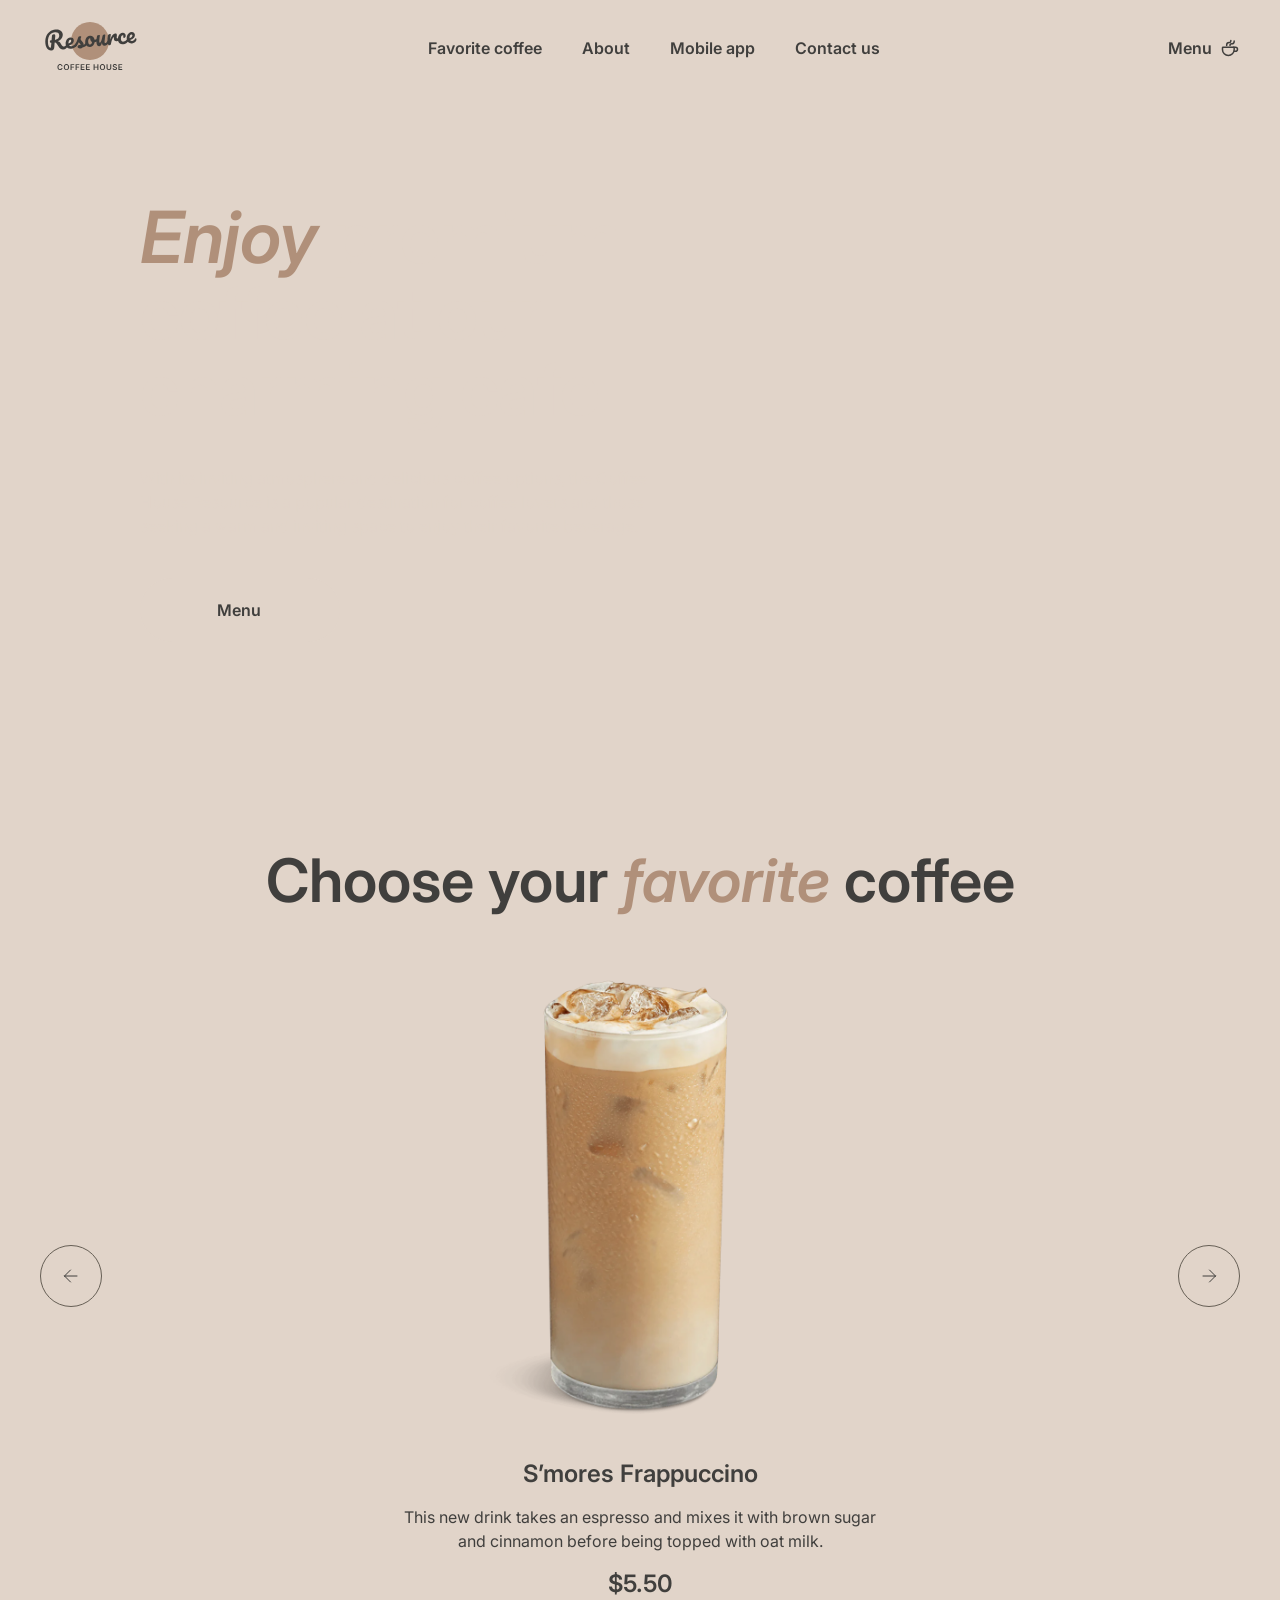
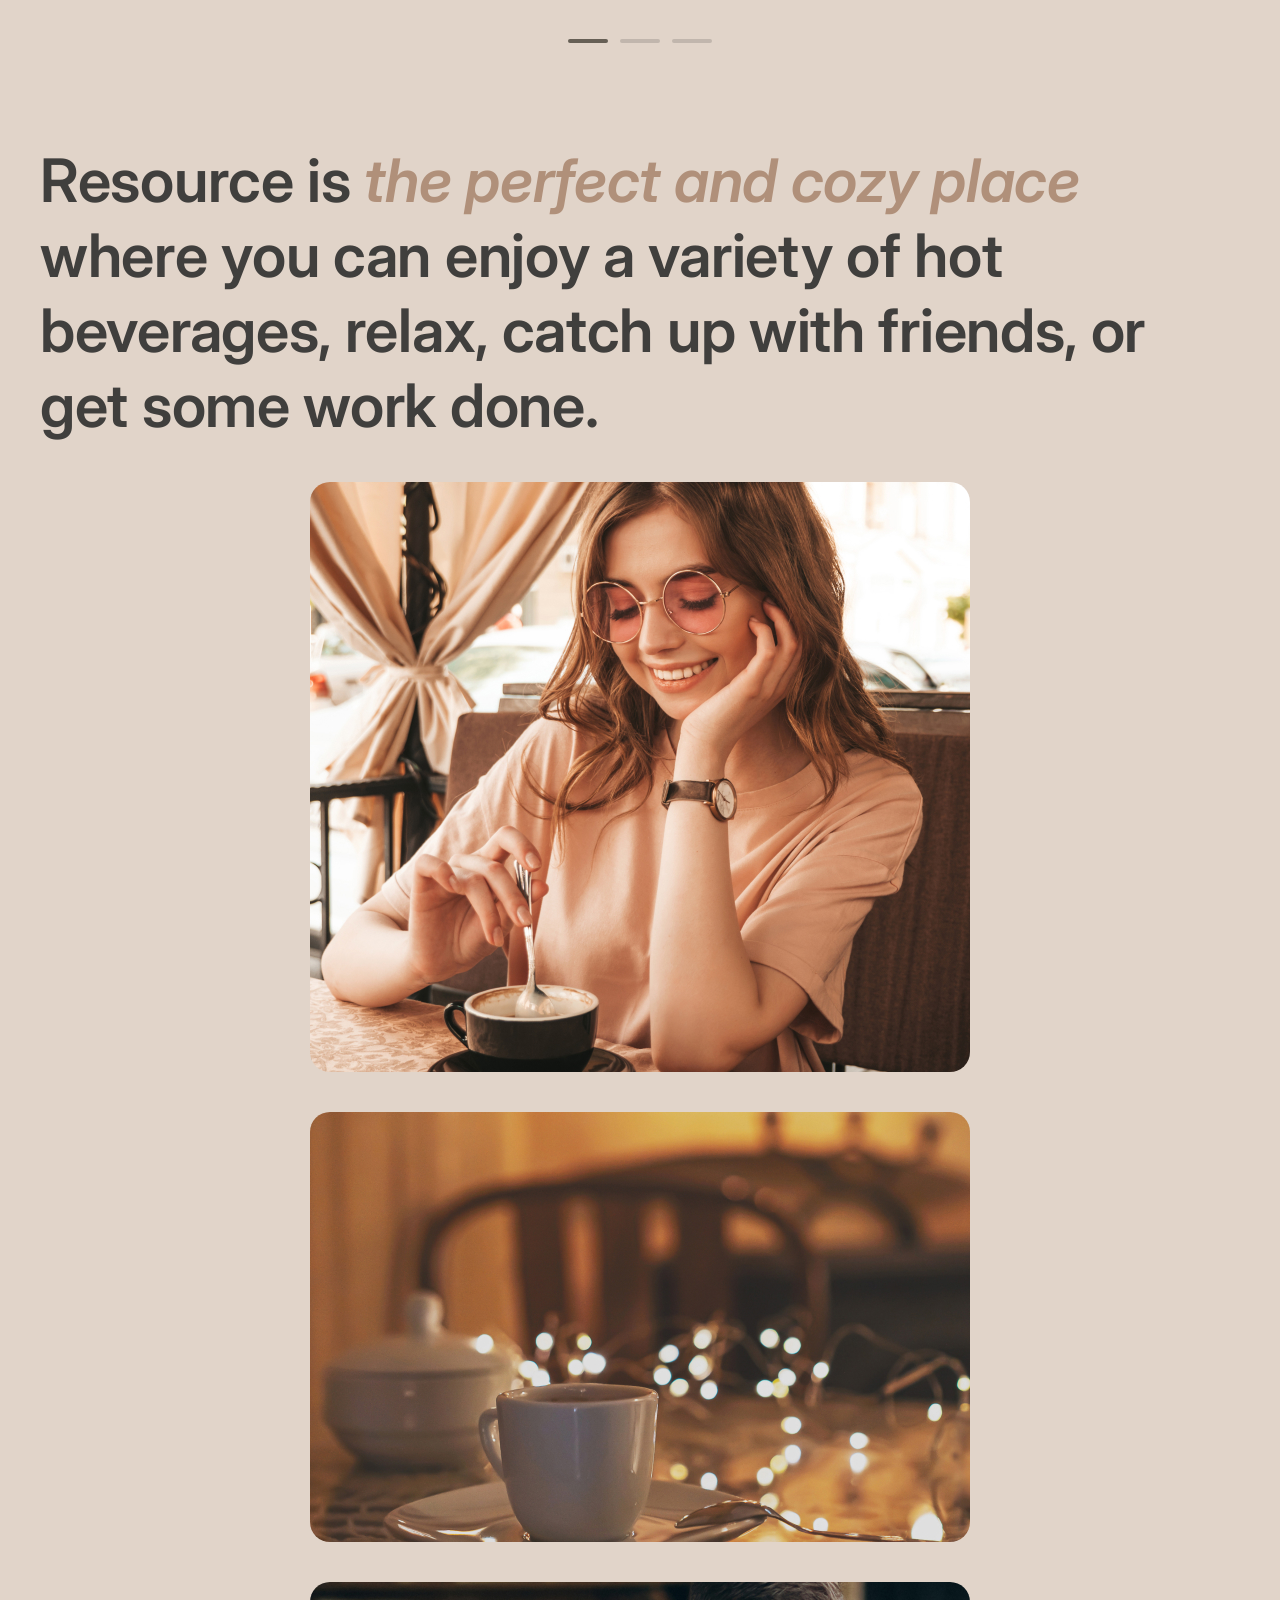
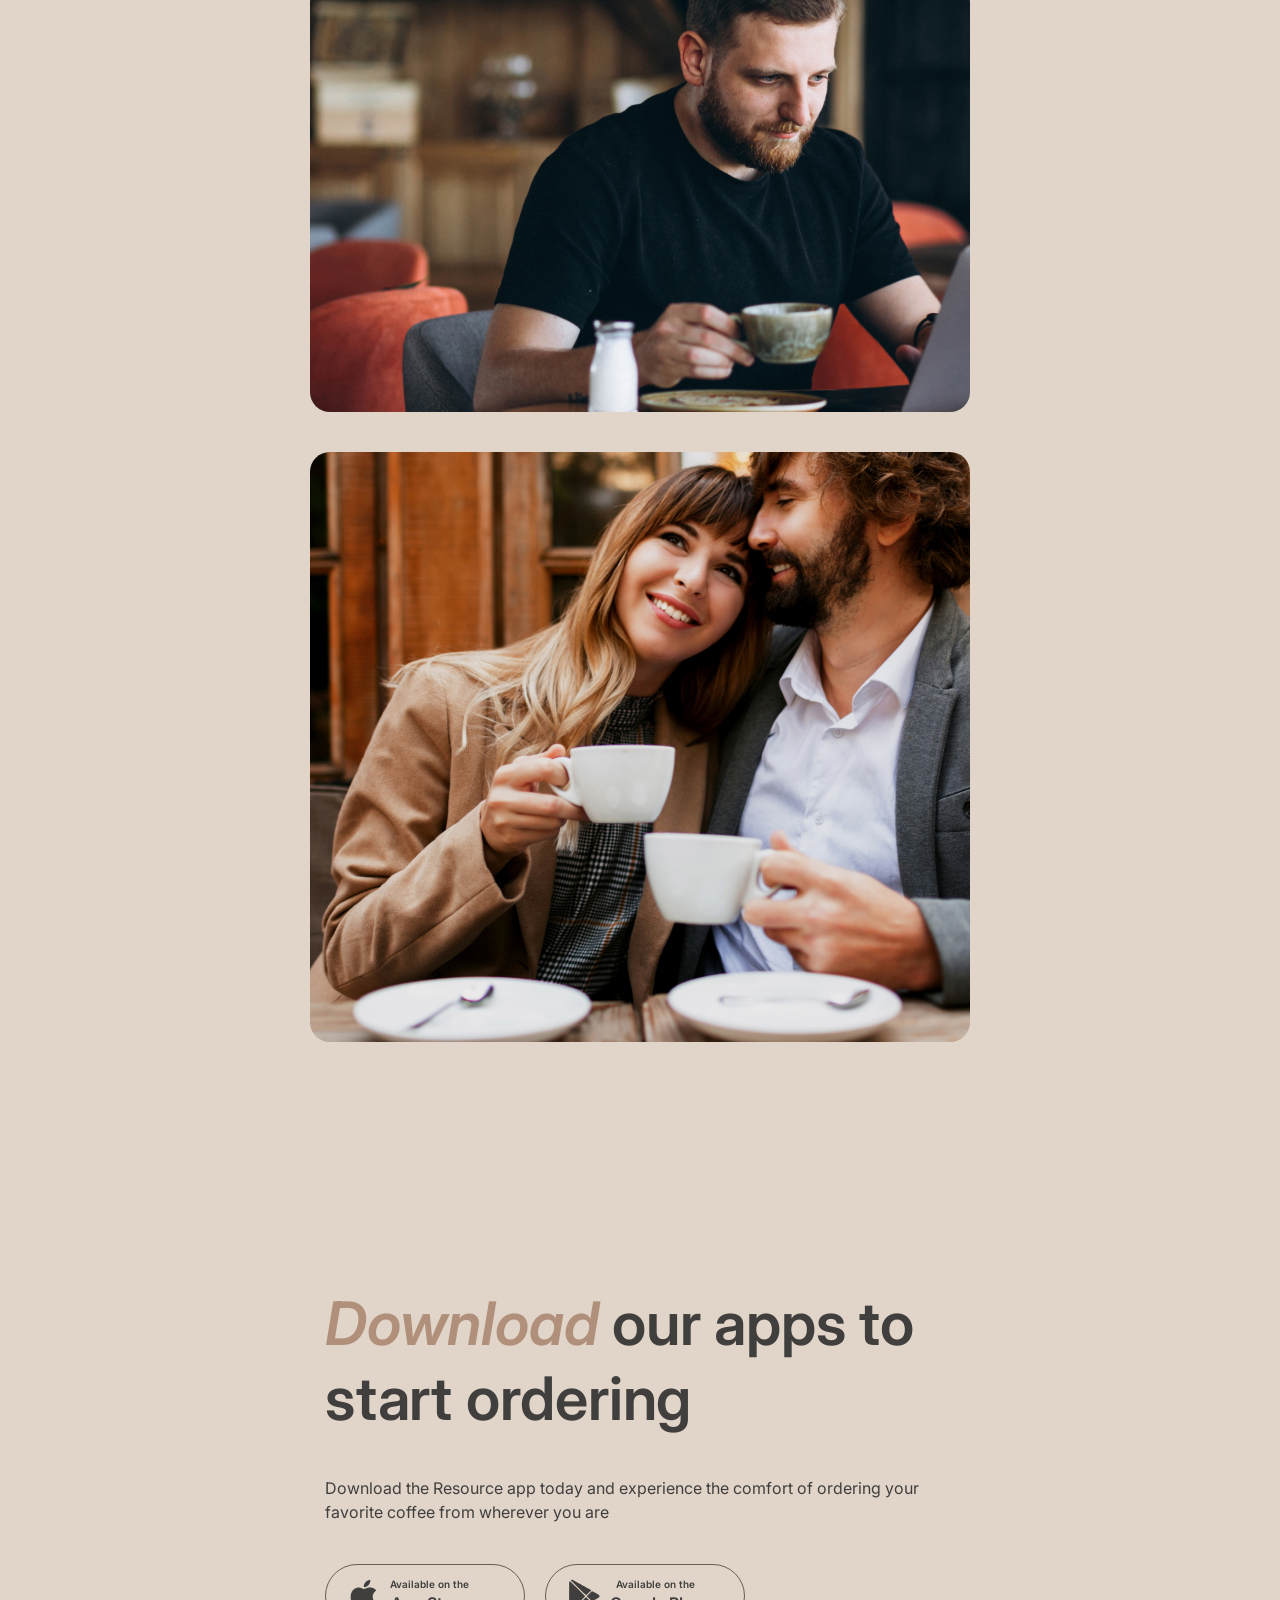
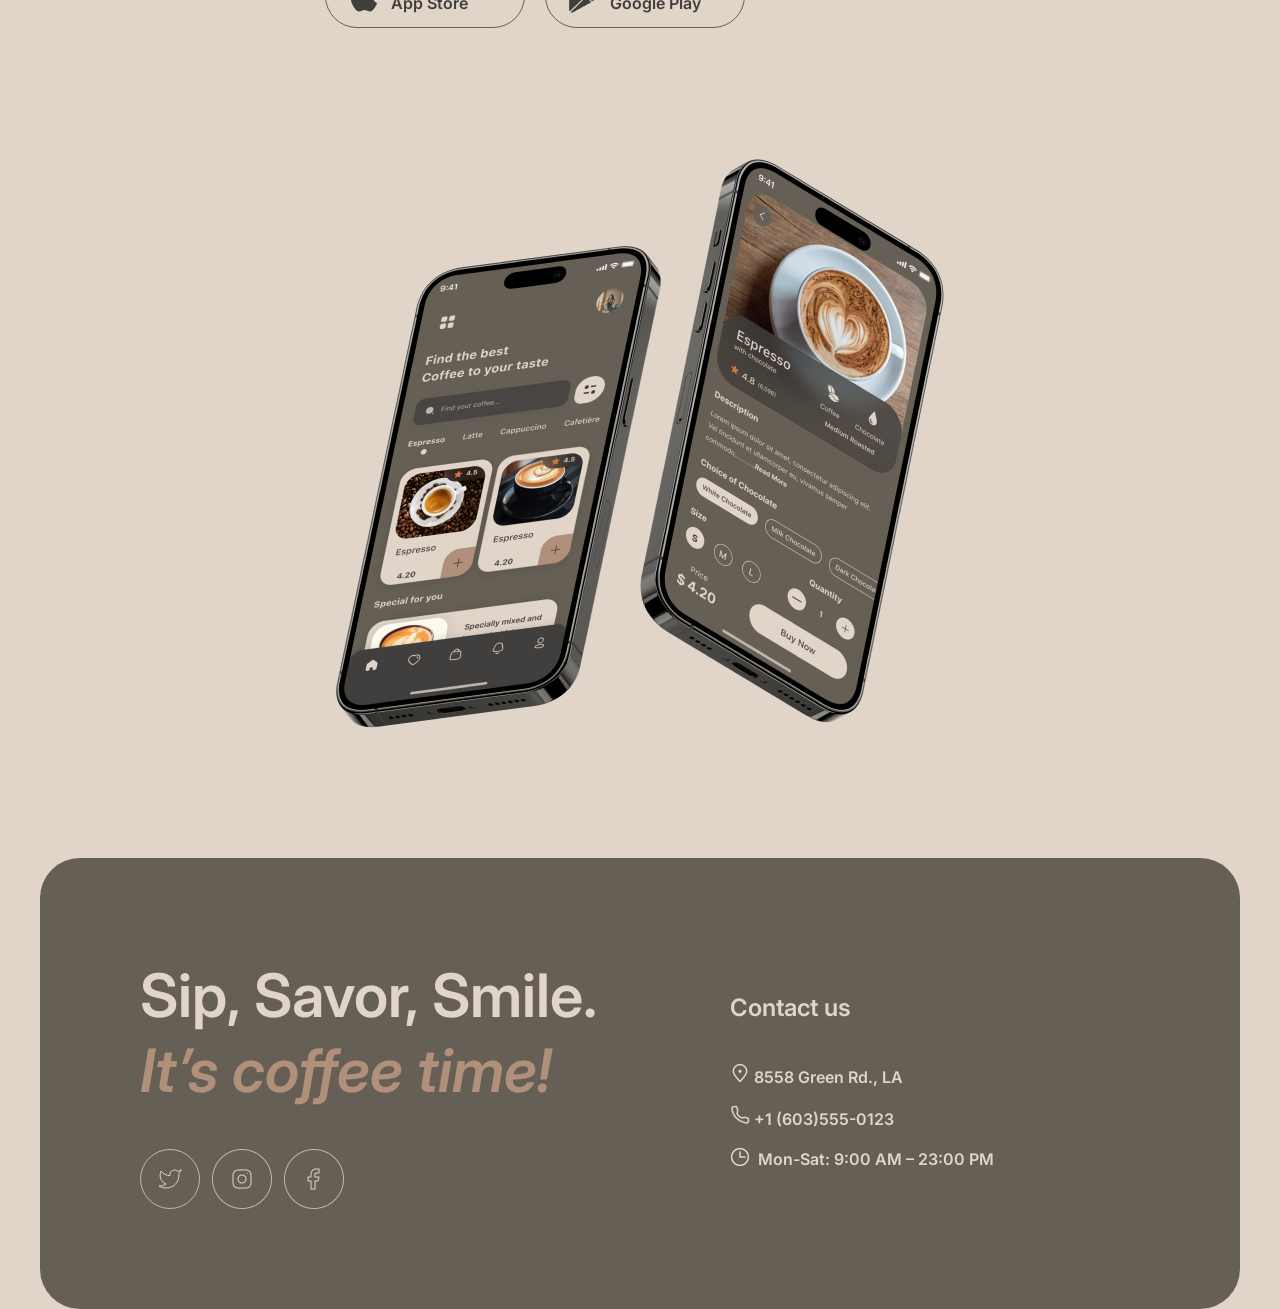
==== commit ee2ac47a: "feat: add in the Enjoy block of the home page, a video is played in the background" ====
--- a/coffee-house/index.html
+++ b/coffee-house/index.html
@@ -69,6 +69,9 @@
             </div>
         </header>
         <div class="welcom">
+            <video autoplay loop preload="auto">
+                <source src="./assets/video/coffee.mp4">
+               </video>
             <div class="welcomText">
                 <h2><i>Enjoy</i> premium coffee at our charming cafe</h2>
                 <p>With its inviting atmosphere and delicious coffee options, the Coffee House Resource is a popular
--- a/coffee-house/index.css
+++ b/coffee-house/index.css
@@ -77,11 +77,18 @@
 
 /*welcom css*/
 .welcom {
-  background-image: url(./assets/img/img-hero.svg);
   border-radius: 42px;
   height: 644px;
   background-size: cover;
   width: inherit;
+}
+.welcom video {
+  position: absolute;
+  z-index: -100;
+  border-radius: 42px;
+  height: 644px;
+  display: flex;
+  align-items: center;
 }
 
 i {
@@ -603,9 +610,10 @@
 .coffeeTab {
   display: flex;
   border-radius: 100px;
-  background: #665F55;
   padding: 8px 16px 8px 8px;
   gap: 8px;
+  cursor: pointer;
+  border: 1px solid #C1B6AD;
 }
 .coffeeTab img {
   padding: 3px 7px;
@@ -617,17 +625,24 @@
   height: 24px;
 }
 .coffeeTab p {
+  color: #403F3D;
+  font-feature-settings: "clig" off, "liga" off;
+  font-family: Inter, serif;
+  font-size: 16px;
+  font-style: normal;
+  font-weight: 600;
+  line-height: 150%;
+  padding-top: 3px;
+}
+.coffeeTab:hover {
+  background: #665F55;
+}
+.coffeeTab:hover p {
   color: #E1D4C9;
-  font-feature-settings: "clig" off, "liga" off;
-  font-family: Inter, serif;
-  font-size: 16px;
-  font-style: normal;
-  font-weight: 600;
-  line-height: 150%;
-  padding-top: 3px;
-}
-
-.teaTab {
+}
+
+.teaTab,
+.dessertTab {
   display: flex;
   border-radius: 100px;
   border: 1px solid #C1B6AD;
@@ -635,7 +650,8 @@
   gap: 8px;
   cursor: pointer;
 }
-.teaTab img {
+.teaTab img,
+.dessertTab img {
   padding: 3px 7px;
   justify-content: center;
   align-items: center;
@@ -644,7 +660,8 @@
   width: 16px;
   height: 24px;
 }
-.teaTab p {
+.teaTab p,
+.dessertTab p {
   color: #403F3D;
   font-feature-settings: "clig" off, "liga" off;
   font-family: Inter, serif;
@@ -654,10 +671,20 @@
   line-height: 150%;
   padding-top: 3px;
 }
-.teaTab:hover {
+.teaTab:hover,
+.dessertTab:hover {
   background: #665F55;
 }
-.teaTab:hover p {
+.teaTab:hover p,
+.dessertTab:hover p {
+  color: #E1D4C9;
+}
+
+.activeTab {
+  background: #665F55;
+  cursor: auto;
+}
+.activeTab p {
   color: #E1D4C9;
 }
 
@@ -669,41 +696,9 @@
   gap: 16px;
 }
 
-.dessertTab {
-  display: flex;
-  border-radius: 100px;
-  border: 1px solid #C1B6AD;
-  padding: 8px 16px 8px 8px;
-  gap: 8px;
-  cursor: pointer;
-}
-.dessertTab img {
-  padding: 3px 7px;
-  justify-content: center;
-  align-items: center;
-  border-radius: 100px;
-  background: #C1B6AD;
-  width: 16px;
-  height: 24px;
-}
-.dessertTab p {
-  color: #403F3D;
-  font-feature-settings: "clig" off, "liga" off;
-  font-family: Inter, serif;
-  font-size: 16px;
-  font-style: normal;
-  font-weight: 600;
-  line-height: 150%;
-  padding-top: 3px;
-}
-.dessertTab:hover {
-  background: #665F55;
-}
-.dessertTab:hover p {
-  color: #E1D4C9;
-}
-
-.menuCards {
+.menuCards,
+.menuCardsTea,
+.menuCardsDessets {
   display: flex;
   gap: 37px;
   flex-wrap: wrap;
@@ -756,10 +751,7 @@
 }
 
 .displaynone {
-  opacity: 0;
-  transform: translateX(-480px);
-  position: absolute;
-  transform: 1s;
+  display: none !important;
 }
 
 /*768px*/
@@ -816,7 +808,7 @@
     z-index: 100;
     top: 0px;
     right: 0px;
-    transform: translateX(100%);
+    transform: translateX(200%);
     transition: transform 1s;
     top: 100px;
     padding: 60px 0px;
@@ -902,6 +894,11 @@
     align-items: center;
     background-position: -375px -6px;
   }
+  .welcom video {
+    display: flex;
+    justify-content: center;
+    align-items: center;
+  }
   .btnMenu img {
     opacity: 1;
   }
@@ -960,13 +957,17 @@
     max-width: 568px;
     padding: 0 0 107px 60px;
   }
-  .menuCards {
+  .menuCards,
+  .menuCardsDessets,
+  .menuCardsTea {
     display: flex;
     flex-flow: wrap;
     gap: 36px;
     padding: 0 14px;
   }
-  .menuCards .off {
+  .menuCards .off,
+  .menuCardsDessets .off,
+  .menuCardsTea .off {
     display: none;
   }
   .reload {
@@ -1156,7 +1157,9 @@
   .menuTab {
     gap: 8px;
   }
-  .menuCards {
+  .menuCards,
+  .menuCardsDessets,
+  .menuCardsTea {
     gap: 38px;
   }
   .burgerMenuNav {
